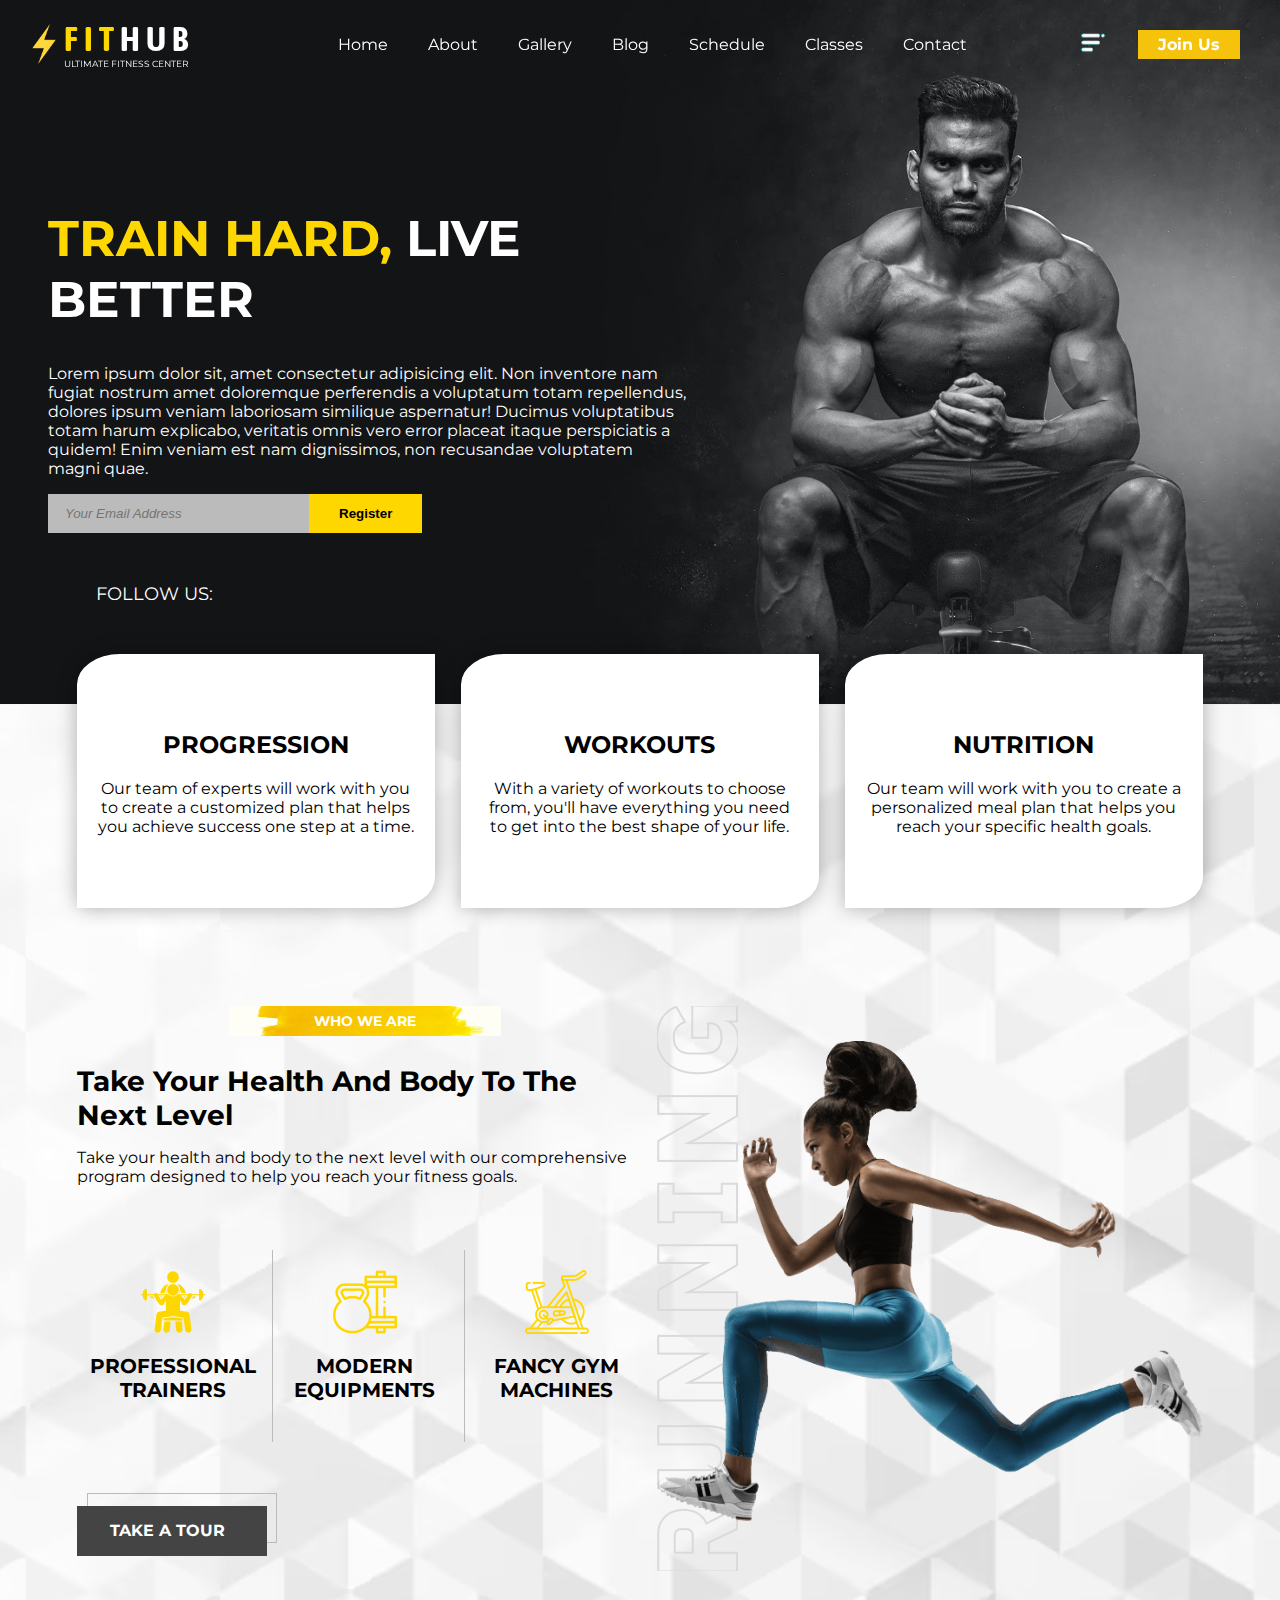
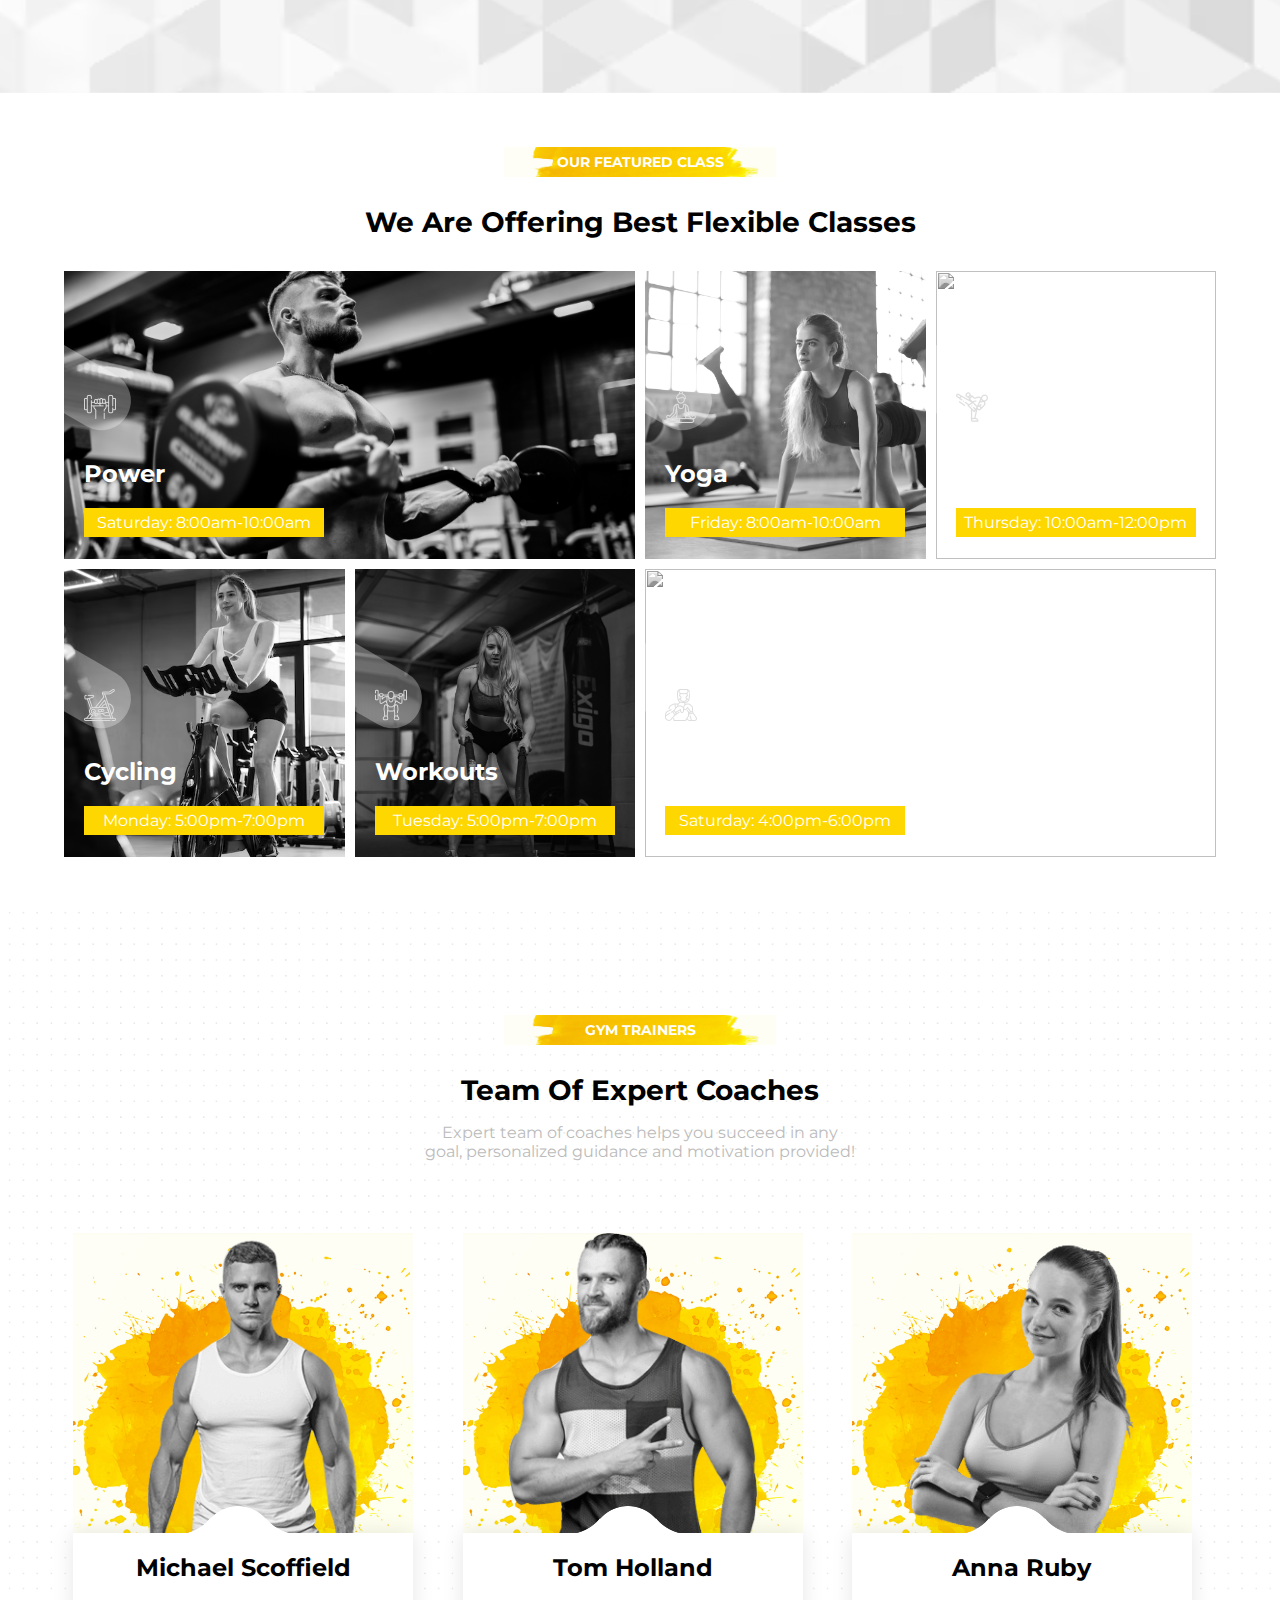
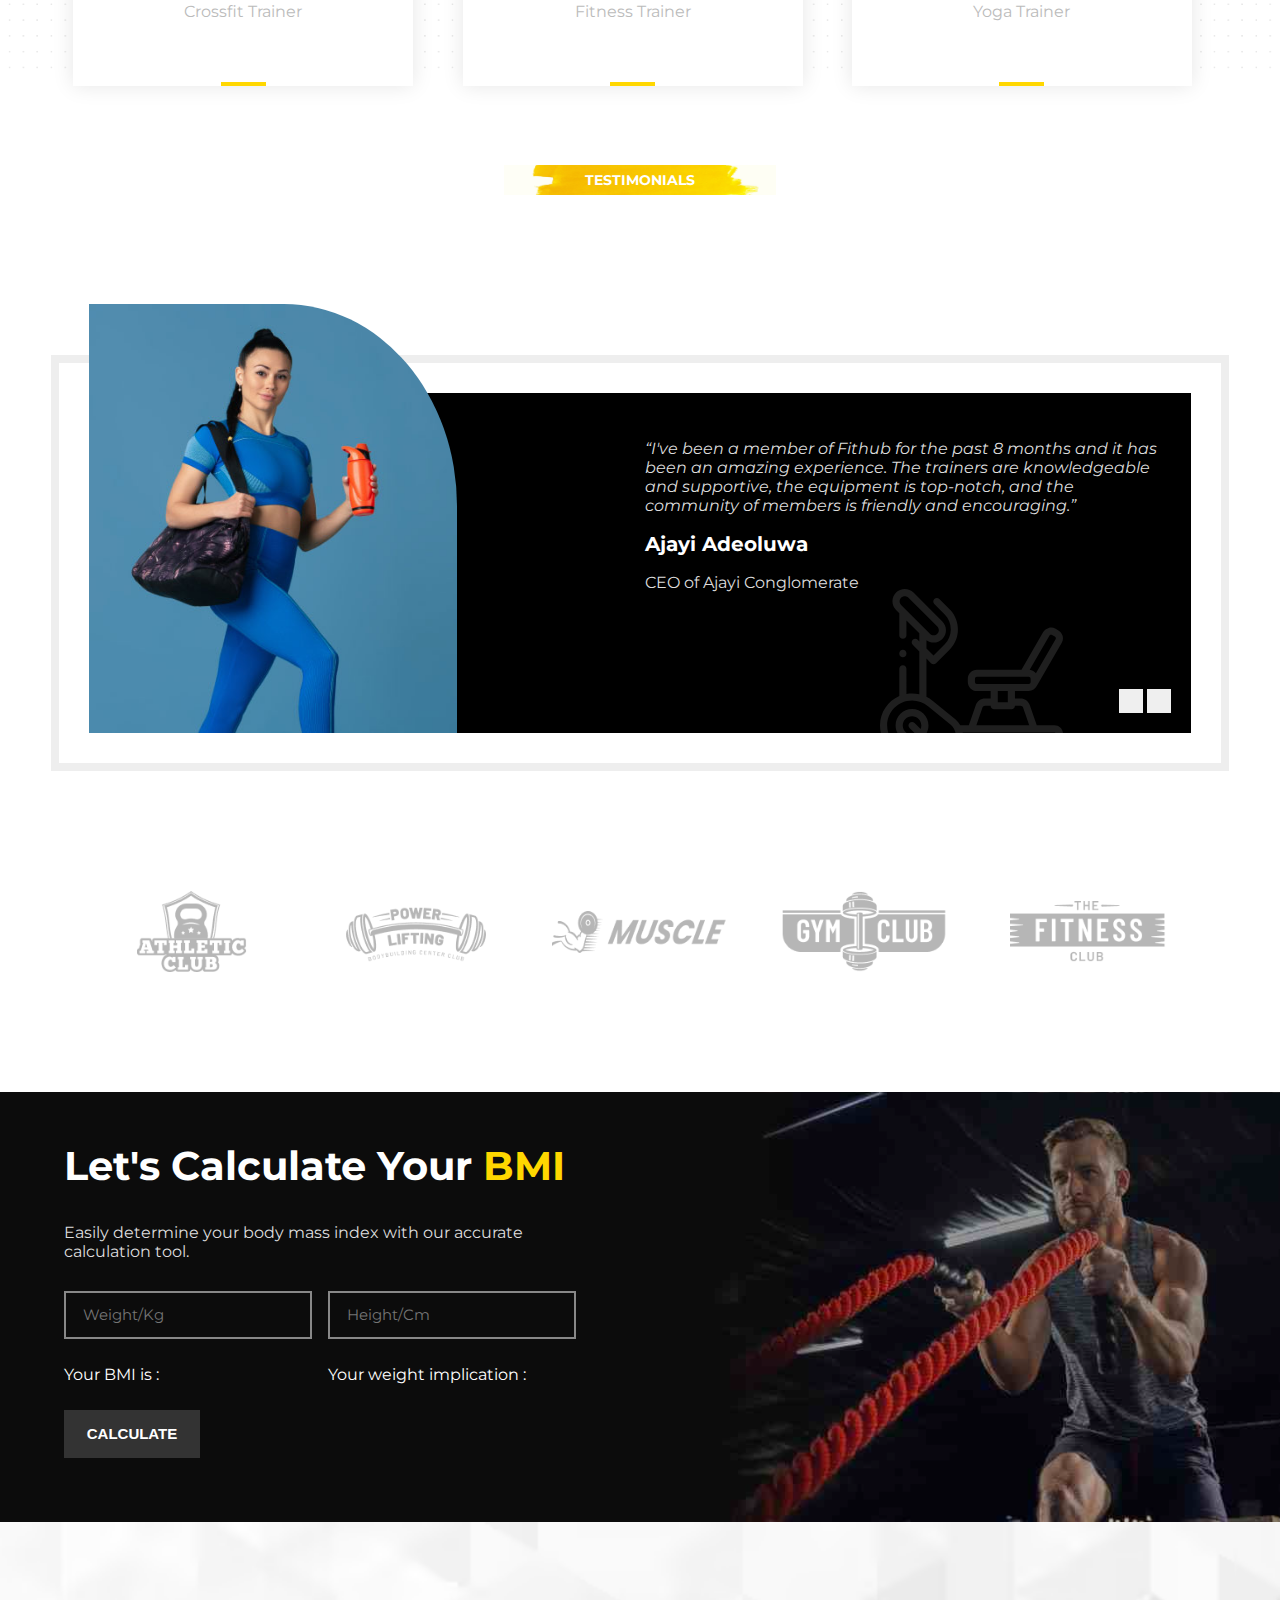
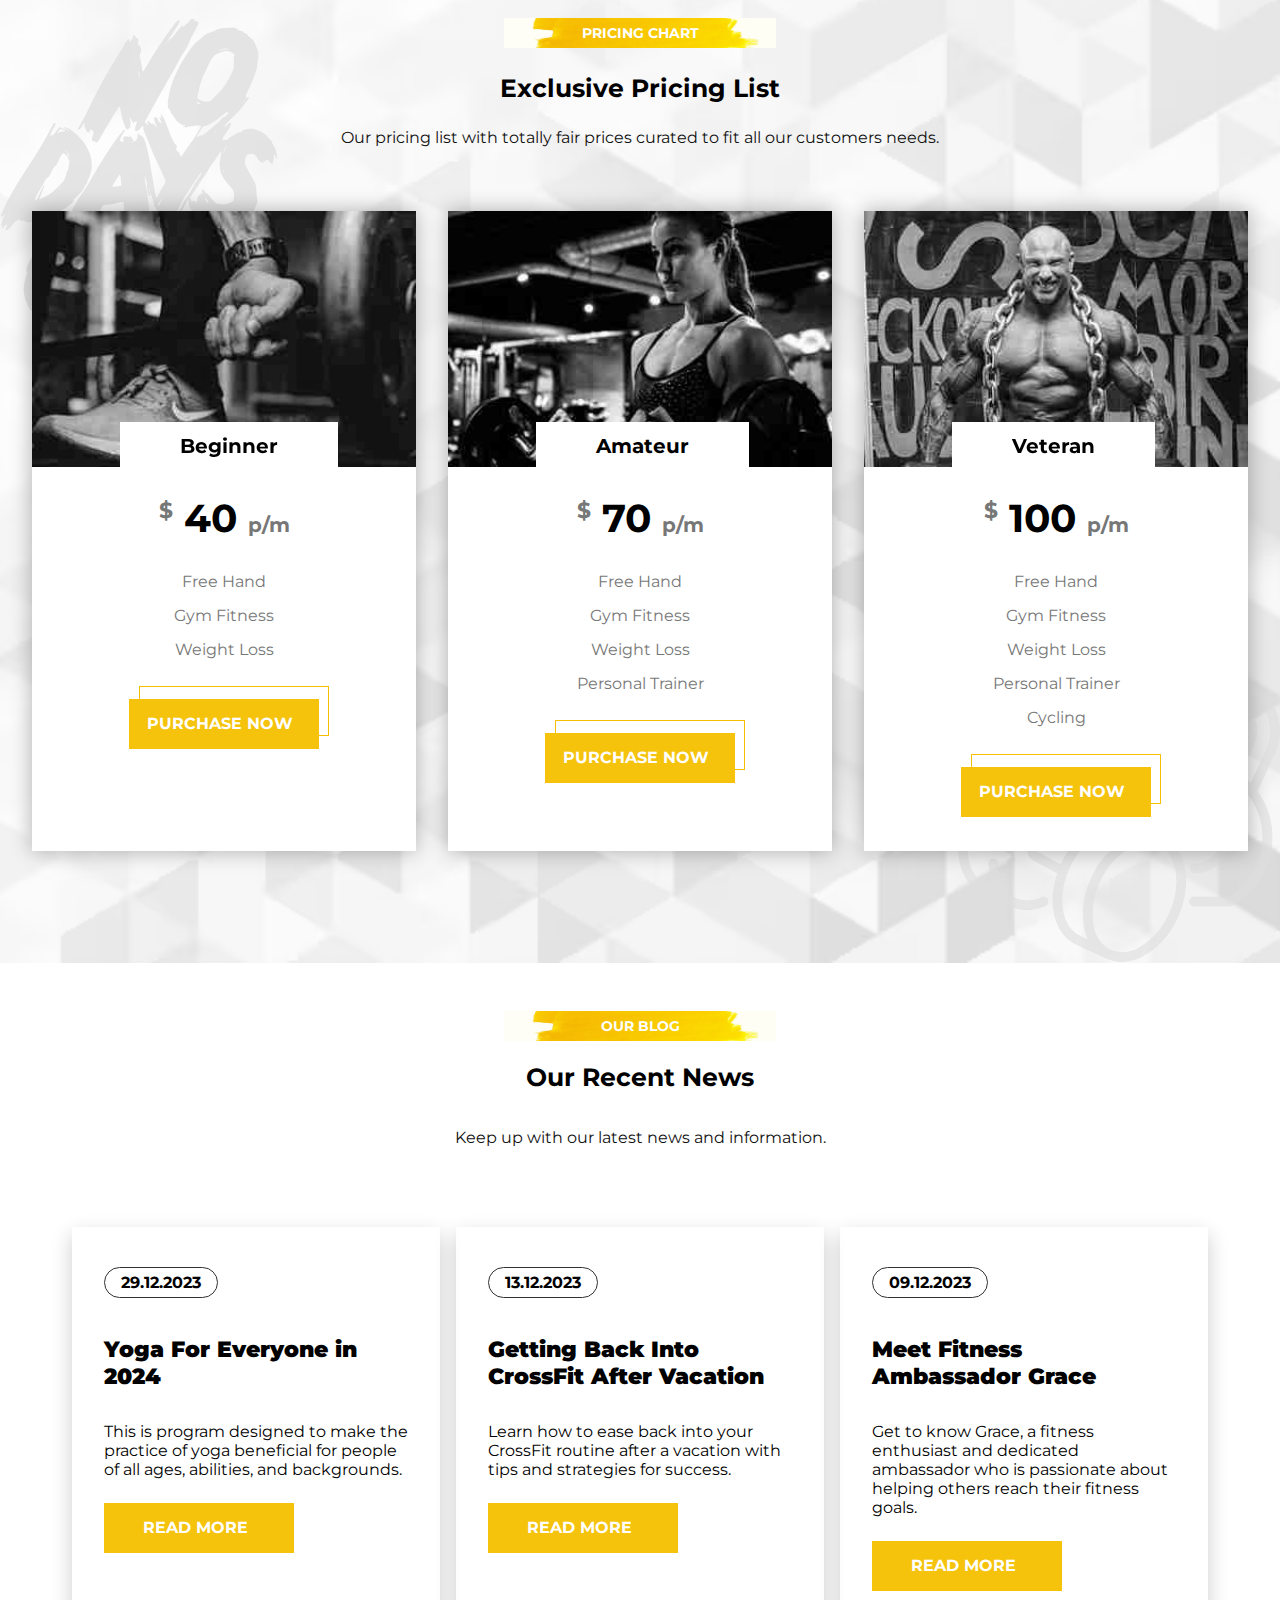
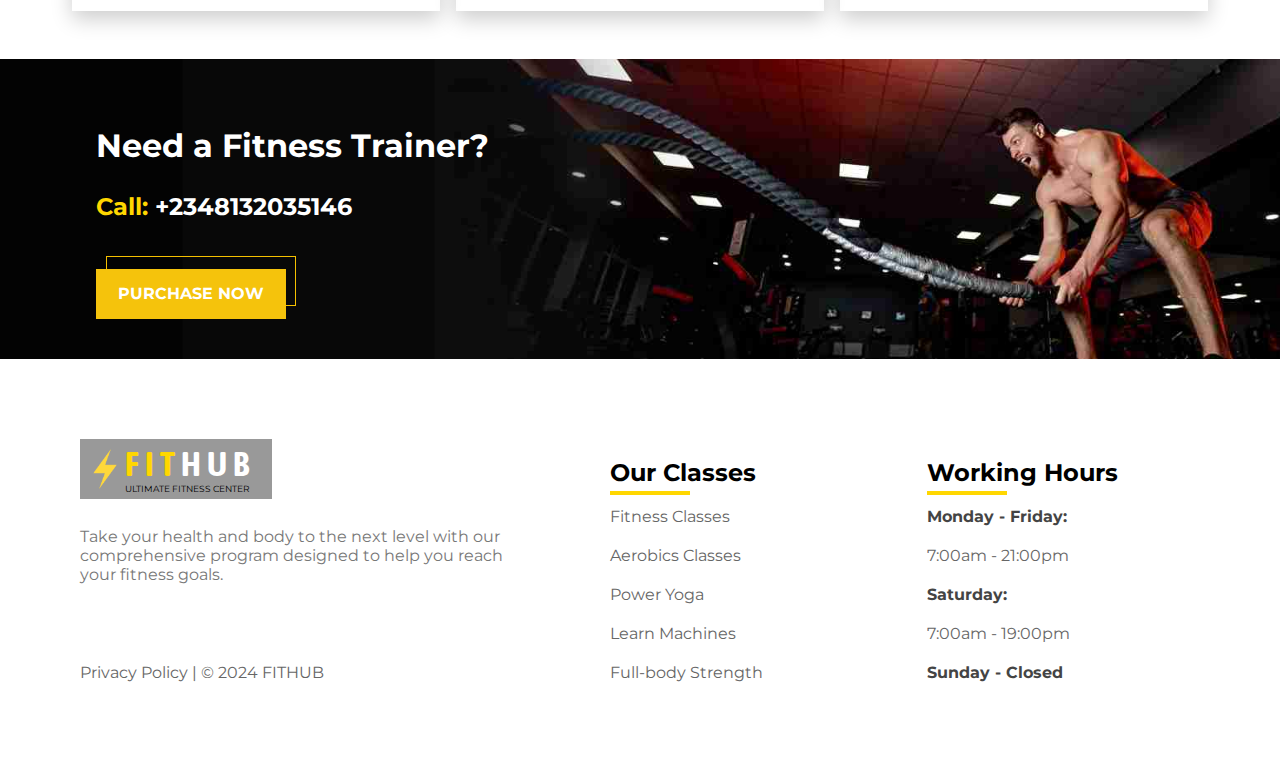
==== index.html @ 325f7605 "Corrected faulty directories" ====
<!DOCTYPE html>
<html lang="en">

<head>
  <meta charset="UTF-8">
  <meta name="viewport" content="width=device-width, initial-scale=1.0">
  <link rel="stylesheet" href="index.css">
  <script src="https://kit.fontawesome.com/2cd6ba30eb.js" crossorigin="anonymous"></script>
  <link rel="preconnect" href="https://fonts.googleapis.com">
  <link rel="preconnect" href="https://fonts.gstatic.com" crossorigin>
  <link href="https://fonts.googleapis.com/css2?family=Asap+Condensed&family=Montserrat&display=swap" rel="stylesheet">
  <title>FITHUB</title>
</head>

<body>
  <header>
    <a class="fithub-logo" href="#">
      <div class="logo-container">
        <img src="./icons/light.png" alt="fithub's logo image" class="logo-icon">
        <div class="logo-text">
          <p class="logo">FIT<span class="white">HUB</span></span></p>
          <p class="logo-sub">ULTIMATE FITNESS CENTER</p>
        </div>
      </div>
    </a>
    <ul>
      <li><a href="index.html">Home</a></li>
      <li><a href="about.html">About</a></li>
      <li><a href="gallery/page-1.html">Gallery</a></li>
      <li><a href="blog.html">Blog</a></li>
      <li><a href="schedule/Monday.html">Schedule</a></li>
      <li><a href="classes.html">Classes</a></li>
      <li><a href="contact.html">Contact</a></li>
    </ul>
    <div class="dropdown-menu" id="dropdownMenu">
      <div class="close-button" onclick="closeMenu()">
        <span class="yellow">&times;</span>
      </div>
      <ul>
        <li><a href="index.html">Home</a></li>
        <li><a href="about.html">About</a></li>
        <li><a href="gallery/page-1.html">Gallery</a></li>
        <li><a href="blog.html">Blog</a></li>
        <li><a href="schedule/Monday.html">Schedule</a></li>
        <li><a href="classes.html">Classes</a></li>
        <li><a href="contact.html">Contact</a></li>
      </ul>
    </div>
    <div class="icons">
      <a class="menu-icon" onclick="toggleMenu()">
        <i class="fa-solid fa-bars"></i>
      </a>
      <a href="signup.html"> <i class="fa-regular fa-user"></i></a>
      <a><img src="./icons/menu.png" alt="a sidebar icon" class="sidebar" onclick="toggleSidebar()"></a>
      <div class="join white">Join Us</div>

    </div>
    <div class="sidebar-menu" id="sidebarMenu">
      <div class="logo-container">
        <img src="./icons/light.png" alt="fithub's logo image" class="logo-icon">
        <div class="logo-text">
          <p class="logo">FIT<span class="white">HUB</span></span></p>
          <p class="logo-sub black">ULTIMATE FITNESS CENTER</p>
        </div>
      </div>
      <div class="close-button" onclick="closeSidebar()">
        <span class="yellow">&times;</span>
      </div>
      <h2>About Us</h2>
      <p class="ash">We are a community-driven gym committed to providing personalized fitness experiences for all
        levels of fitness
        enthusiasts in a welcoming and supportive environment.</p>
      <h2>Gallery</h2>
      <div class="sidebar-gallery">
        <img src="./images/sidebar-1.jpg" alt="an image" class="gallery-img">
        <img src="./images/sidebar-2.jpg" alt="an image" class="gallery-img">
        <img src="./images/sidebar-3.jpg" alt="an image" class="gallery-img">
        <img src="./images/sidebar-4.jpg" alt="an image" class="gallery-img">
        <img src="./images/sidebar-5.jpg" alt="an image" class="gallery-img">
        <img src="./images/sidebar-6.jpg" alt="an image" class="gallery-img">
      </div>
      <h2>Contact Info</h2>
      <span class="yellow"><i class="fa-solid fa-location-dot"></i></span>
      <p class="ash">No 50, Julianah's Court, Off Ede road, Ile-Ife, Osun State.</p>
      <span class="yellow"><i class="fa-solid fa-phone"></i></span>
      <p class="ash">+2348132035146</p>
      <span class="yellow"><i class="fa-solid fa-envelope"></i></span>
      <p class="ash">fithub@gmail.com</p>
      <h2>Follow Us</h2>
      <div class="social-icons" style="color: #FFD700; display: inline-block; cursor: pointer;">
        <i class="fa-brands fa-facebook-f" style="margin-left: 0;"></i>
        <i class="fa-brands fa-instagram"></i>
        <i class="fa-brands fa-twitter"></i>
        <i class="fa-brands fa-youtube"></i>
      </div>
    </div>
  </header>
  <section class="first">
    <div class="text">
      <h1 class="train"><span style="color: #FFD700;">TRAIN HARD,</span> LIVE BETTER</h1>
      <p>Lorem ipsum dolor sit, amet consectetur adipisicing elit. Non inventore nam fugiat nostrum amet doloremque
        perferendis a voluptatum totam repellendus, dolores ipsum veniam laboriosam similique aspernatur! Ducimus
        voluptatibus totam harum explicabo, veritatis omnis vero error placeat itaque perspiciatis a quidem! Enim veniam
        est nam dignissimos, non recusandae voluptatem magni quae.</p>
      <form action="#" method="post" id="myForm">
        <input type="text" id="emailInput" size="30" placeholder="Your Email Address" required">
        <button type="submit">Register</button>
      </form>
    </div>
    <div class="follow-us">
      <p style="display: inline-block; font-size: 18px ;">FOLLOW US:</p>
      <div class="social-icons" style="color: white; font-size: 17px ; display: inline-block; cursor: pointer;">
        <i class="fa-brands fa-facebook-f"></i>
        <i class="fa-brands fa-instagram"></i>
        <i class="fa-brands fa-twitter"></i>
        <i class="fa-brands fa-youtube"></i>
      </div>
    </div>
  </section>
  <section class="second">
    <div class="info-container">
      <div class="info">
        <span style="color: #FFD700; font-size: 60px ;"><i class="fa-regular fa-clock"></i></span>
        <h2>PROGRESSION</h2>
        <p>Our team of experts will work with you to create a customized plan that helps you achieve success one step at
          a time.</p>
      </div>
      <div class="info">
        <span style="color: #FFD700; font-size: 60px ;"><i class="fa-solid fa-dumbbell"></i></span>
        <h2>WORKOUTS</h2>
        <p>With a variety of workouts to choose from, you'll have everything you need to get into the best shape of your
          life.</p>
      </div>
      <div class="info">
        <span style="color: #FFD700; font-size: 60px ;"><i class="fa-regular fa-clipboard"></i></span>
        <h2>NUTRITION</h2>
        <p>Our team will work with you to create a personalized meal plan that helps you reach your specific health
          goals.</p>
      </div>
    </div>
    <div class="wwa">
      <div class="wwa-left">
        <h2 class="head head-bg">WHO WE ARE</h2>
        <h3 class="subhead">Take Your Health And Body To The Next Level</h3>
        <p>Take your health and body to the next level with our comprehensive program designed to help you reach your
          fitness goals.</p>
        <div class="features">
          <div class="feature-container">
            <img src="./icons/two.png" alt="a trainer icon">
            <p>PROFESSIONAL TRAINERS</p>
          </div>
          <div class="feature-container">
            <img src="./icons/kettlebell.png" alt="a kettlebell icon">
            <p>MODERN EQUIPMENTS</p>
          </div>
          <div class="feature-container">
            <img src="./icons/stationary-bike big.png" alt="a stationary bike icon">
            <p>FANCY GYM MACHINES</p>
          </div>
        </div>
        <div class="button-container">
          <a href="classes.html" class="button">TAKE A TOUR <i class="fa-solid fa-arrow-right"
              style="font-size: 16px;"></i></a>
          <div class="offset"></div>
        </div>
      </div>
      <div class="wwa-right">
        <img src="./icons/running.png" alt="a running word background" class="run-bg">
        <img src="./images/girl-run.png" alt="a girl running" class="girl-run">
      </div>
  </section>
  <section class="third">
    <div class="third-contents">
      <div class="texts-container">
        <h2 class="head head-bg">OUR FEATURED CLASS</h2>
        <h3 class="subhead middle">We Are Offering Best Flexible Classes</h3>
      </div>
      <div class="images-container">
        <div class="begin">
          <img src="./images/power.jpg" alt="" class="classes">
          <div class="before"></div>
          <img src="./icons/dumbbell.png" alt="" class="img-icon">
          <div class="sub-text">
            <h2>Power</h2>
            <p>Saturday: 8:00am-10:00am</p>
          </div>
        </div>
        <div class="class-container">
          <img src="./images/yoga.jpg" alt="" class="classes">
          <div class="before"></div>
          <img src="./icons/yoga.png" alt="" class="img-icon">
          <div class="sub-text">
            <h2>Yoga</h2>
            <p>Friday: 8:00am-10:00am</p>
          </div>
        </div>
        <div class="class-container">
          <img src="./images/karate.jpg" alt="" class="classes">
          <div class="before"></div>
          <img src="./icons/karate.png" alt="" class="img-icon">
          <div class="sub-text">
            <h2>Karate</h2>
            <p>Thursday: 10:00am-12:00pm</p>
          </div>
        </div>
        <div class="class-container">
          <img src="./images/stationary.avif" alt="" class="classes">
          <div class="before"></div>
          <img src="./icons/stationary-bike.png" alt="" class="img-icon">
          <div class="sub-text">
            <h2>Cycling</h2>
            <p>Monday: 5:00pm-7:00pm</p>
          </div>
        </div>
        <div class="class-container">
          <img src="./images/workouts.jpg" alt="" class="classes">
          <div class="before"></div>
          <img src="./icons/weightlifting.png" alt="" class="img-icon">
          <div class="sub-text">
            <h2>Workouts</h2>
            <p>Tuesday: 5:00pm-7:00pm</p>
          </div>
        </div>
        <div class="end">
          <img src="./images/martial arts.jpg" alt="" class="classes">
          <div class="before"></div>
          <img src="./icons/boxer.png" alt="" class="img-icon">
          <div class="sub-text">
            <h2>Martial Arts</h2>
            <p>Saturday: 4:00pm-6:00pm</p>
          </div>
        </div>
      </div>
    </div>
  </section>
  <section class="fourth">
    <div class="trainers">
      <div class="heading">
        <h2 class="head head-bg">GYM TRAINERS</h2>
        <h3 class="subhead middle">Team Of Expert Coaches</h3>
        <p style=" color:#bbb;">Expert team of coaches helps you succeed in any goal,
          personalized guidance and motivation provided!
        </p>
      </div>
      <div class="trainers-container">
        <div class="trainer">
          <img src="./images/trainer-1.png" alt="a trainer" class="trainer-img">
          <div class="trainer-info">
            <img src="./icons/box-top.png" alt="a box top" class="top">
            <i class="fa-solid fa-angle-up"></i>
            <h2>Michael Scoffield</h2>
            <p style="color:#bbb">Crossfit Trainer</p>
            <div class="trainer-socials" style="color: #555;">
              <i class="fa-brands fa-facebook-f"></i>
              <i class="fa-brands fa-twitter"></i>
              <i class="fa-brands fa-instagram"></i>
              <i class="fa-regular fa-envelope"></i>
            </div>
          </div>
        </div>
        <div class="trainer">
          <img src="./images/trainer-2.png" alt="a trainer" class="trainer-img">
          <div class="trainer-info">
            <img src="./icons/box-top.png" alt="a box top" class="top">
            <i class="fa-solid fa-angle-up"></i>
            <h2>Tom Holland</h2>
            <p style=" color:#bbb;">Fitness Trainer</p>
            <div class="trainer-socials" style="color: #555;">
              <i class="fa-brands fa-facebook-f"></i>
              <i class="fa-brands fa-twitter"></i>
              <i class="fa-brands fa-instagram"></i>
              <i class="fa-regular fa-envelope"></i>
            </div>
          </div>
        </div>
        <div class="trainer trainer-no3">
          <img src="./images/trainer-3.png" alt="a trainer" class="trainer-img">
          <div class="trainer-info">
            <img src="./icons/box-top.png" alt="a box top" class="top">
            <i class="fa-solid fa-angle-up"></i>
            <h2>Anna Ruby</h2>
            <p style=" color:#bbb;">Yoga Trainer</p>
            <div class="trainer-socials" style="color: #555;">
              <i class="fa-brands fa-facebook-f"></i>
              <i class="fa-brands fa-twitter"></i>
              <i class="fa-brands fa-instagram"></i>
              <i class="fa-regular fa-envelope"></i>
            </div>
          </div>
        </div>
      </div>
    </div>
  </section>
  <section class="fifth">
    <div class="fifth-container">
      <h2 class="head head-bg">TESTIMONIALS</h2>
      <div class="first-box">
        <div class="main-box">
          <img src="./images/blue-woman.jpg" alt="a fithub lady" class="blue-woman">
          <div class="quote-container">
            <i class="fa-solid fa-quote-left" style="font-size: 47px; color: #ddd;"></i>
            <p style="font-style: italic;">“I've been a member of Fithub for the past 8 months and it has been an
              amazing experience. The trainers are knowledgeable and supportive, the equipment is top-notch, and the
              community of members is friendly and encouraging.”</p>
            <h2 style="font-size: 20px;">Ajayi Adeoluwa</h2>
            <p>CEO of Ajayi Conglomerate</p>
            <div class="arrow-button">
              <button><i class="fa-solid fa-arrow-left" style="font-size: 16px;"></i></button>
              <button><i class="fa-solid fa-arrow-right" style="font-size: 16px;"></i></button>
            </div>
          </div>
          <img src="./icons/cycle-bg.svg" alt="" class="cycle-bg">
        </div>
      </div>
      <div class="gym-icons">
        <img src="./icons/gym-1.png" alt="" class="gym-icon">
        <img src="./icons/gym-2.png" alt="" class="gym-icon">
        <img src="./icons/gym-3.png" alt="" class="gym-icon">
        <img src="./icons/gym-4.png" alt="" class="gym-icon">
        <img src="./icons/gym-5.png" alt="" class="gym-icon">
      </div>
    </div>
  </section>
  <section class="sixth">
    <div class="sixth-container">
      <h2>Let's Calculate Your <span style="color: #FFD700;">BMI</span></h2>
      <p>Easily determine your body mass index with our accurate calculation tool.</p>
      <form class="BMI" id="bmiForm">
        <input class="weight" placeholder="Weight/Kg" id="weightInput"></input>
        <input class="height ml" placeholder="Height/Cm" id="heightInput"></input>
      </form>
      <div class="result" id="resultContainer">
        <p>Your BMI is : <span id="bmiValue" style="color: #FFD700; font-weight:bold;"></span></p>
        <p class="ml">Your weight implication : <span id="weightImplication"
            style="color: #FFD700; font-weight:bold;"></span></p>
      </div>
      <button type="button" onclick="calculateBMI()">CALCULATE</button>
    </div>
  </section>
  <section class="seventh">
    <img src="./images/seventh-bg-1.png" alt="" class="seventh-bg-1">
    <div class="seventh-container">
      <h2 class="head head-bg">PRICING CHART</h2>
      <h3 class="black" style="font-size: 25px; font-weight: bold;">Exclusive Pricing List</h3>
      <p style=" color:#111;">Our pricing list with totally fair prices curated to fit all our customers needs.</p>
      <div class="pricing-container">
        <div class="pricing">
          <img src="./images/pricing-1.jpg" alt="" class="pricing-img">

          <div class="price-content ash">
            <h3 class="price black">
              <span class="superscript ash">$</span> 40 <span class="subscript ash">p/m</span>
            </h3>
            <p>Free Hand</p>
            <p>Gym Fitness</p>
            <p>Weight Loss</p>
            <div class="button-container new">
              <a href="contact.html" class="button">PURCHASE NOW <i class="fa-solid fa-arrow-right"
                  style="font-size: 16px;"></i></a>
              <div class="offset"></div>
            </div>
          </div>
          <div class="level yellow-text">
            Beginner
          </div>
        </div>
        <div class="pricing">
          <img src="./images/pricing-2.jpg" alt="" class="pricing-img">
          <div class="price-content ash">
            <h3 class="price black">
              <span class="superscript ash">$</span> 70 <span class="subscript ash">p/m</span>
            </h3>
            <p>Free Hand</p>
            <p>Gym Fitness</p>
            <p>Weight Loss</p>
            <p>Personal Trainer</p>
            <div class="button-container new">
              <a href="contact.html" class="button">PURCHASE NOW <i class="fa-solid fa-arrow-right"
                  style="font-size: 16px;"></i></a>
              <div class="offset"></div>
            </div>
          </div>
          <div class="level">
            Amateur
          </div>
        </div>
        <div class="pricing">
          <img src="./images/pricing-3.jpg" alt="" class="pricing-img">
          <div class="price-content ash">
            <h3 class="price black">
              <span class="superscript ash">$</span> 100 <span class="subscript ash">p/m</span>
            </h3>
            <p>Free Hand</p>
            <p>Gym Fitness</p>
            <p>Weight Loss</p>
            <p>Personal Trainer</p>
            <p>Cycling</p>
            <div class="button-container new">
              <a href="contact.html" class="button">PURCHASE NOW <i class="fa-solid fa-arrow-right"
                  style="font-size: 16px;"></i></a>
              <div class="offset"></div>
            </div>
          </div>
          <div class="level yellow-text">
            Veteran
          </div>
        </div>
      </div>
    </div>
    <img src="./images/seventh-bg-2.png" alt="" class="seventh-bg-2">
  </section>
  <section class="eighth">
    <div class="eighth-container">
      <h2 class="head middle head-bg">OUR BLOG</h2>
      <h2 class="black middle" style="font-size: 25px; font-weight: bold;">Our Recent News</h2>
      <p class="middle" style=" color:#111;">Keep up with our latest news and information.</p>
      <div class="news-container">
        <div class="news">
          <div class="date">29.12.2023</div>
          <h3>Yoga For Everyone in 2024</h3>
          <p style="margin-bottom: 1.5rem;">This is program designed to make the practice of yoga beneficial for people
            of all ages, abilities, and backgrounds.</p>
          <a href="blog.html" class="button" style="background-color: #f5c30c;">READ MORE <i
              class="fa-solid fa-arrow-right" style="font-size: 16px;"></i></a>
        </div>
        <div class="news">
          <div class="date">13.12.2023</div>
          <h3>Getting Back Into CrossFit After Vacation</h3>
          <p style="margin-bottom: 1.5rem;">Learn how to ease back into your CrossFit routine after a vacation with tips
            and strategies for success.</p>
          <a href="blog.html" class="button" style="background-color: #f5c30c;">READ MORE <i
              class="fa-solid fa-arrow-right" style="font-size: 16px;"></i></a>
        </div>
        <div class="news">
          <div class="date">09.12.2023</div>
          <h3>Meet Fitness Ambassador Grace</h3>
          <p style="margin-bottom: 1.5rem;">Get to know Grace, a fitness enthusiast and dedicated ambassador who is
            passionate about helping others reach their fitness goals.</p>
          <a href="blog.html" class="button" style="background-color: #f5c30c;">READ MORE <i
              class="fa-solid fa-arrow-right" style="font-size: 16px;"></i></a>
        </div>
      </div>
    </div>
  </section>
  <section class="ninth">
    <div class="ninth-container">
      <h2>Need a Fitness Trainer?</h2>
      <h3><span style="color: #FFD700;">Call:</span> +2348132035146</h3>
      <div class="button-container">
        <a href="contact.html" class="button" style="background-color: #f5c30c;">PURCHASE NOW</a>
        <div class="offset" style="border-color: #F5C000;"></div>
      </div>
    </div>
  </section>
  <footer>
    <div class="footer-container">
      <div class="fithub">
        <div class="logo-container">
          <img src="./icons/light.png" alt="fithub's logo image" class="logo-icon">
          <div class="logo-text">
            <p class="logo">FIT<span class="white">HUB</span></span></p>
            <p class="logo-sub black">ULTIMATE FITNESS CENTER</p>
          </div>
        </div>
        <p class="ash">Take your health and body to the next level with our comprehensive program designed to help you
          reach your
          fitness goals.</p>
        <div class="social-icons" style="color: #777; font-size: 18px ; display: inline-block;">
          <i class="fa-brands fa-facebook-f"></i>
          <i class="fa-brands fa-instagram"></i>
          <i class="fa-brands fa-twitter"></i>
          <i class="fa-brands fa-youtube"></i>
        </div>
        <p>Privacy Policy | © 2024 FITHUB</p>
      </div>
      <div class="OC">
        <h2 class="black">Our Classes</h2>
        <p>Fitness Classes</p>
        <p>Aerobics Classes</p>
        <p>Power Yoga</p>
        <p>Learn Machines</p>
        <p>Full-body Strength</p>
      </div>
      <div class="WH">
        <h2 class="black">Working Hours</h2>
        <p class="asher bold">Monday - Friday:</p>
        <p>7:00am - 21:00pm</p>
        <p class="asher bold">Saturday:</p>
        <p>7:00am - 19:00pm</p>
        <p class="asher bold">Sunday - Closed</p>
      </div>
    </div>
  </footer>
  <script src="index.js"></script>
</body>

</html>
---- index.css ----
* {
  box-sizing: border-box;
  scroll-behavior: smooth;
}

::-webkit-scrollbar {
  width: 10px;
}

::-webkit-scrollbar-thumb {
  background-color: #FFD700;
  border-radius: 6px;
}

::-webkit-scrollbar-track {
  background-color: #fff;

}

::-webkit-scrollbar-thumb:active {
  background-color: #bbb;
}

section {
  width: 100vw;
}

body {
  font-family: 'Montserrat', sans-serif;
  color: white;
  overflow-x: hidden;
  margin: 0;
}

.yellow {
  color: #FFD700;
}

.black {
  color: black;
}

.ash {
  color: #777;
}

.asher {
  color: #444;
}

.white {
  color: #FFFFFF;
}

.bold {
  font-weight: bold;
}

.middle {
  text-align: center;
}

header {
  display: flex;
  justify-content: space-between;
  align-items: center;
  position: fixed;
  padding: 0 1.5rem;
  height: 5.5rem;
  top: 0;
  width: 100vw;
  z-index: 3;
  transition: background-color 0.3s ease;
}

header.scrolled {
  background-color: rgba(15, 15, 15);
}

.fithub-logo {
  text-decoration: none;
  color: white;
}

.logo-container {
  display: flex;
  align-items: center;
  width: 12rem;
  cursor: pointer;
}

.logo-icon {
  width: auto;
  height: 40px;
}

.logo {
  font-family: 'Asap Condensed', sans-serif;
  font-size: 34px;
  color: #FFD700;
  letter-spacing: 6px;
  font-weight: bold;
  margin: 0;
}

.logo-sub {
  font-size: 9px;
  margin: 0;
}

header>ul {
  display: none;
}

header>ul>li {
  margin-right: 0rem;
}

header>ul>li>a {
  color: #FFFFFF;
  text-decoration: none;
  padding: 10px 20px;
  transition: color 0.3s ease;
}

header>ul>li>a:hover,
header>ul>li>a:focus {
  color: #FFD700;
}

.menu-icon {
  cursor: pointer;
  color: white;
}

.dropdown-menu {
  position: fixed;
  top: 0;
  right: -25rem;
  height: 100vh;
  width: 25rem;
  background-color: white;
  color: black;
  transition: right 0.3s ease;
  z-index: 5;
  padding: 1rem 0 3rem 0;
}

.dropdown-menu>.close-button {
  cursor: pointer;
  font-size: 4rem;
  text-align: center;
  margin-bottom: 1rem;
}

.dropdown-menu ul {
  font-size: 20px;
  list-style: none;
  padding: 0;
  margin: 0;
  height: 100%;
  text-align: center;
}

.dropdown-menu li {
  margin-bottom: 1.8rem;
}

.dropdown-menu a {
  text-decoration: none;
  color: black;
}

.dropdown-menu a:hover {
  color: #FFD700;
}

.menu-icon,
.icons>fa-regular {
  font-size: 24px;
  color: white;
}

.icons {
  display: flex;
  justify-content: space-between;
  width: 25vw;
  margin-right: 1rem;
  align-items: center;
}

.join {
  display: none;
}

@media (min-width: 576px) {
  .icons {
    width: 40vw;
  }

  .join {
    display: block;
    background-color: #f5c30c;
    font-weight: bold;
    padding: 5px 20px;
  }
}

@media (min-width: 768px) {
  .icons {
    width: 30vw;
  }
}

@media (min-width: 992px) {
  .icons {
    width: 27vw;
  }
}

@media (min-width: 1200px) {
  header>ul {
    display: flex;
    list-style: none;
  }

  .menu-icon {
    display: none;
  }

  .icons {
    width: 15vw;
  }
}

.fa-user {
  color: white;
  font-size: 20px;
}

.fa-user:hover,
.fa-bars:hover {
  color: #FFD700;
}

.sidebar {
  width: 28px;
  height: auto;
  cursor: pointer;
}

.sidebar-menu {
  position: fixed;
  top: 0;
  left: -25rem;
  height: 100vh;
  width: 25rem;
  background-color: white;
  color: black;
  padding: 3rem;
  transition: left 0.3s ease;
  z-index: 5;
  overflow-y: auto;
}

.sidebar-menu .logo-container {
  background-color: #999;
  transform: scale(0.8);
  position: absolute;
  left: 2rem;
  top: 2rem;
}

.sidebar-menu>.close-button .yellow {
  position: absolute;
  top: 1rem;
  right: 3rem;
  cursor: pointer;
  font-size: 4rem;
}

.sidebar-gallery {
  display: grid;
  grid-template-columns: 1fr 1fr 1fr;
  grid-gap: 10px;
  margin-top: 2rem;
}

.gallery-img {
  width: 100%;
  height: 100%;
  object-fit: cover;
  border-radius: 8px;
}

.sidebar-menu>h2 {
  margin-top: 5rem;
}

.sidebar-menu i {
  font-size: 25px;
}

.first {
  height: 44rem;
  background-image: url('./images/bg.jpg');
  background-position: right;
  background-size: cover;
  overflow: hidden;
  width: 100vw;
  padding: 1rem;
}

.text {
  color: white;
  width: 100%;
  margin: 12rem 2rem 0 0rem;
}

.text>h1 {
  font-size: 50px;
}

.text input {
  height: 39px;
  background-color: #bbb;
  border: none;
  float: left;
  text-indent: 15px;
  color: #111;
}

.text input::placeholder {
  font-style: italic;
}

.text>form>button {
  background-color: #FFD700;
  padding: 0 30px;
  height: 39px;
  color: black;
  border: none;
  cursor: pointer;
  font-weight: bold;
  transition: background-color 0.3s ease;
}

.text>form>button:hover {
  background-color: #F5C000;/
}

.follow-us {
  margin: 2rem 0 0 5rem;
}

.social-icons i {
  margin: 0 10px;
}

.social-icons i:hover,
.social-icons i:focus {
  color: #FFD700;/
}

@media (min-width: 768px) {
  .first {
    height: 44rem;
    background-image: url('./images/bg.jpg');
    background-position: right;
    background-size: cover;
    overflow: hidden;
    width: 100vw;
  }

  .text {
    color: white;
    width: 60vw;
    margin: 12rem 0 0 1rem;
  }

}

@media (min-width: 992px) {
  .first {
    height: 44rem;
    background-image: url('./images/bg.jpg');
    background-position: center;
    background-size: cover;
    overflow: hidden;
    width: 100vw;
  }

  .text {
    color: white;
    width: 50vw;
    margin: 12rem 0 0 2rem;
  }
}

.second {
  background-image: url('./images/white-bg.avif');
  background-position: center;
  background-size: cover;
  color: black;
  z-index: 0;
  padding-bottom: 3rem;
}

.info-container {
  position: relative;
  top: -40px;
  z-index: 1;
  margin: 0vw 6vw;
}

.info {
  border: 0 solid white;
  width: 100%;
  padding: 36px 20px;
  margin-bottom: 3rem;
  text-align: center;
  border-top-left-radius: 12%;
  border-bottom-right-radius: 12%;
  background-color: white;
  box-shadow: 0 0 20px rgba(0, 0, 0, 0.2);
}

.info:hover {
  background-image: url('./images/home.jpg');
  background-position: center;
  background-size: cover;
  filter: grayscale(10%);
  color: white;
}

.wwa {
  margin: 0vw 6vw;
  padding-bottom: 7vw;

}

.wwa-left {
  width: 100%;
  position: relative;
  text-align: center;
  display: flex;
  flex-direction: column;
  align-items: center;
}

.head-bg {
  margin: auto;
  text-align: center;
  padding: 6px;
  background-image: url('./images/text-bg.jpg');
  background-position: center;
  background-size: cover;
  font-size: .9em;
  color: #fff;
  position: relative;
  z-index: 1;
  width: 17rem;
  height: 30px;
}

.subhead {
  font-size: 28px;
  margin-bottom: 10px;
}


.features {
  margin: 3rem 0rem;
  display: flex;
  flex-direction: column;
  align-items: center;
}

.feature-container {
  width: 10rem;
  margin: 1rem;
}

.feature-container>p {
  font-size: 20px;
  font-weight: bold;
}

.button-container {
  position: relative;
}

.button {
  display: block;
  width: 190px;
  height: 50px;
  background-color: #444;
  color: #ffffff;
  font-weight: bold;
  text-decoration: none;
  text-align: center;
  position: relative;
  margin-left: 0;
  line-height: 50px;
  cursor: pointer;
  z-index: 2;
}

.offset {
  position: absolute;
  bottom: 25%;
  left: 10px;
  border: 1px solid #bbb;
  width: 190px;
  height: 50px;
  z-index: 0;
  transition: left 0.3s ease, bottom 0.3s ease;
}

.button-container:hover .button {
  background-color: #f5c30c;
}

.button-container:hover .offset {
  left: 0;
  bottom: 0;
  border-color: #F5C000
}

.button>.fa-arrow-right {
  margin-left: 8px;
}

.wwa-right {
  display: none;
}

@media (min-width: 576px) {

  .features {
    display: flex;
    flex-direction: row;
  }

  .feature-container {
    position: relative;
    display: flex;
    flex-direction: column;
    align-items: center;
    justify-content: center;
    text-align: center;
    padding: 20px 0px;
  }

  .feature-container:not(:last-child)::after {
    content: '';
    position: absolute;
    top: 0;
    right: -20px;
    height: 100%;
    width: 1px;
    background-color: #bbb;
  }

  .feature-container>p {
    font-size: 20px;
    font-weight: bold;
  }

  .button-container {
    position: relative;
    margin-top: 3rem;
  }
}

@media (min-width: 992px) {
  .info-container {
    position: relative;
    top: -50px;
    display: flex;
    justify-content: space-between;
    z-index: 1;
    margin: 0vw 6vw;
  }

  .info {
    border: 0 solid white;
    width: 28vw;
    padding: 56px 20px;
    text-align: center;
    border-top-left-radius: 12%;
    border-bottom-right-radius: 12%;
    background-color: white;
    box-shadow: 0 0 20px rgba(0, 0, 0, 0.3);
  }

  .wwa {
    margin: 0vw 3vw;
    padding-bottom: 7vw;
    display: flex;
    justify-content: space-between;
    align-items: center;
    position: relative;
  }

  .wwa-left {
    display: block;
    width: 45vw;
    position: relative;
    text-align: left;
  }

  .features {
    display: flex;
  }

  .feature-container {
    position: relative;
    display: flex;
    flex-direction: column;
    align-items: center;
    justify-content: center;
    text-align: center;
    padding: 20px 0px;
  }

  .feature-container:not(:last-child)::after {
    content: '';
    position: absolute;
    top: 0;
    right: -20px;
    height: 100%;
    width: 1px;
    background-color: #bbb;
  }

  .feature-container>p {
    font-size: 20px;
    font-weight: bold;
  }

  .wwa-right {
    display: flex;
  }

  .run-bg {
    position: absolute;
    z-index: 1;
    top: 0;
  }

  .girl-run {
    width: auto;
    height: 23rem;
    z-index: 2;
  }

  .button-container {
    position: relative;
    margin-top: 3rem;
  }
}

@media (min-width:1200px) {
  .wwa {
    margin: 0vw 6vw;
    padding-bottom: 7vw;
    display: flex;
    justify-content: space-between;
    align-items: center;
    position: relative;
  }

  .girl-run {
    width: auto;
    height: 30rem;
    z-index: 2;
  }
}

.third {
  color: black;
}

.third-contents {
  margin: 6vh 5vw;
}

.images-container {
  margin-top: 4rem;
}

.class-container,
.begin,
.end {
  width: 100%;
  height: 22rem;
  margin-bottom: 1rem;
  position: relative;
  overflow: hidden;
}

.classes {
  width: 100%;
  height: 100%;
  object-fit: cover;
  transition: transform 0.4s cubic-bezier(.4, 0, 1, 1);
  filter: grayscale(100%);
}

.img-icon {
  position: relative;
  bottom: 60%;
  left: 20px;
  filter: grayscale(100%);
}


.begin:hover .img-icon,
.end:hover .img-icon,
.class-container:hover .img-icon {
  filter: grayscale(0%);
}

.begin:hover .classes,
.end:hover .classes,
.class-container:hover .classes {
  transform: scale(1.2);
  filter: grayscale(0%);
}

.before {
  background-color: hsla(0, 0%, 100%, .3);
  border-radius: 0 50px 50px 0;
  bottom: 50%;
  content: "";
  height: 59px;
  left: -49px;
  position: absolute;
  transform: rotate(30deg);
  transition: all .4s;
  width: 120px;
  z-index: 1;
}

.sub-text {
  position: relative;
  bottom: 160px;
  left: 20px;
  color: white;
}

.sub-text p {
  background-color: #FFD700;
  width: 15rem;
  text-align: center;
  padding: 5px 0;
}

@media (min-width:992px) {
  .images-container {
    display: grid;
    grid-template-columns: 1fr 1fr 1fr 1fr;
    grid-template-rows: 18rem 18em;
    grid-gap: 10px;
    margin-top: 2rem;
  }

  .begin {
    grid-column: 1 / 3;
    position: relative;
    overflow: hidden;
    height: 18rem;
  }

  .end {
    grid-column: 3 / 5;
    position: relative;
    overflow: hidden;
    height: 18rem;
  }

  .class-container {
    position: relative;
    overflow: hidden;
    height: 18rem;
  }


  .img-icon {
    position: relative;
    bottom: 60%;
    left: 20px;
    filter: grayscale(100%);
  }
}

.fourth {
  background-image: url('./icons/trainer-bg.png');
  background-position: center;
  background-size: cover;
  padding: 2rem 0;
}

.trainers {
  color: black;
  margin: 8vh 8vw 18vh 8vw;
  text-align: center;
}

.heading {
  margin: 8vh auto;
  width: 80vw;
}

.trainers-container {
  display: flex;
  flex-direction: column;
  align-items: center;
  justify-content: space-between;
  text-align: center;
}


.trainer {
  background: url('./images/img-bg.jpg') center center/cover no-repeat;
  width: 340px;
  position: relative;
  margin-bottom: 5rem;
}

.trainer-info::after {
  background-color: #FFD700;
  bottom: 0;
  content: "";
  height: 4px;
  left: 0;
  margin: 0 auto;
  position: absolute;
  right: 0;
  transition: all .4s ease-in-out;
  width: 45px;
}

.trainer-info:hover::after {
  width: 100%;
}

.trainer-img:hover {
  filter: grayscale(0%);
}

.trainer-img {
  width: auto;
  height: 400px;
  filter: grayscale(100%);
  transition: filter 0.3s ease;
}

.top {
  position: absolute;
  top: -27px;
  right: 35%;
}

.fa-angle-up {
  font-size: 20px;
  position: absolute;
  top: -15px;
  left: 46%;
}

.trainer-info {
  width: 100%;
  background-color: white;
  position: absolute;
  top: 300px;
  box-shadow: 0 0 20px rgba(0, 0, 0, 0.1);
}

.trainer-socials {
  margin-bottom: 30px;
}

.trainer-socials>.fa-brands {
  margin-right: 10px;
}

@media (min-width:992px) {
  .heading {
    margin: 8vh auto;
    width: 34vw;
  }

  .trainers-container {
    display: grid;
    grid-template-columns: 1fr 1fr;
    grid-row-gap: 6rem;
    text-align: center;
  }

  .trainer-no3 {
    grid-column: 1 / 3;
  }

  .trainer {
    background: url('./images/img-bg.jpg') center center/cover no-repeat;
    width: 340px;
    position: relative;
    margin: auto;
  }
}

@media (min-width:1200px) {
  .trainers {
    margin: auto;
  }

  .trainers-container {
    display: flex;
    flex-direction: row;
    justify-content: center;
    width: 73rem;
    margin: auto;
  }

  .trainer {
    margin-right: 2rem;
  }
}

.fifth-container {
  margin: 6rem 2rem;
  text-align: center;
}

.first-box {
  width: 100%;
  height: 29rem;
  border: 8px solid #eee;
  margin-top: 10rem;
  padding: 30px;
  text-align: center;
  margin-bottom: 5rem;
}

.main-box {
  background-color: black;
  width: 100%;
  height: 100%;
  position: relative;
}

.blue-woman {
  display: none;
}


.quote-container {
  position: absolute;
  right: 0;
  height: 100%;
  padding: 30px;
  text-align: start;
  z-index: 2;
}

.quote-container>p {
  color: #ddd;
}

.arrow-button {
  position: absolute;
  bottom: 20px;
  right: 20px;
}

.arrow-button>button {
  border: none;
  padding: 12px;
  cursor: pointer;
}

.arrow-button>button:hover {
  background-color: #f5c30c;
}

.cycle-bg {
  position: absolute;
  bottom: 0;
  right: 8rem;
  height: 9rem;
  width: auto;
  z-index: 1;
  padding: 0;
}

.gym-icons {
  display: flex;
  justify-content: center;
  margin: 6rem auto;
  flex-wrap: wrap;
}

.gym-icon {
  width: 11rem;
  height: auto;
  margin: 1.5rem;
}

@media (min-width:576px) {
  .first-box {
    height: 26rem;
  }
}

@media (min-width:992px) {
  .blue-woman {
    display: block;
    border-top-right-radius: 47%;
    width: 23rem;
    height: auto;
    position: absolute;
    left: 0;
    bottom: 0;
  }

  .quote-container {
    width: 31rem;
  }
}

@media (min-width:1200px) {
  .fifth-container {
    margin: 6rem 4vw;
  }

  .quote-container {
    width: 36rem;
  }
}

.sixth {
  position: relative;
  background-image: url('./images/sixth-bg.jpg');
  background-position: 95%;
  background-size: cover;
  padding: 1rem 2rem 4rem 2rem;
}

.sixth::after {
  content: "";
  position: absolute;
  top: 0;
  left: 0;
  width: 100%;
  height: 100%;
  background-color: rgba(0, 0, 0, 0.3);
}

.sixth-container {
  position: relative;
  z-index: 1;
}

.sixth-container>h2 {
  font-size: 40px;
  font-weight: bold;
}

.sixth-container>p {
  color: #ddd
}

.BMI {
  display: flex;
  margin-top: 30px;
}

.weight,
.height {
  width: 16rem;
  height: 3rem;
  border: 2px solid #888;
  background-color: transparent;
  color: white;
  text-indent: 15px;
  font-family: 'Montserrat', sans-serif;
}

.ml {
  margin-left: 1rem;
}

.BMI>input::placeholder {
  font-size: 15px;
  font-family: 'Montserrat', sans-serif;
}

.result {
  display: flex;
  margin-top: 10px;
  font-size: 16px;
}

.result>p {
  width: 16rem;
}

.sixth button {
  font-size: 15px;
  font-weight: bold;
  color: white;
  border: none;
  background-color: #333;
  width: 8.5rem;
  height: 3rem;
  margin-top: 10px;
  cursor: pointer;
}

.sixth button:hover {
  background-color: #f5c30c;
}

@media (min-width:1200px) {
  .sixth {
    padding: 1rem 4rem 4rem 4rem;
  }

  .sixth-container {
    width: 40vw;
  }
}

.seventh {
  background-image: url('./images/white-bg.avif');
  background-position: center;
  background-size: cover;
  padding: 6rem 1rem;
  position: relative;
}

.seventh-bg-1 {
  position: absolute;
  top: 6rem;
  left: 0;
}

.seventh-bg-2 {
  position: absolute;
  bottom: 0;
  right: 0;
}

.seventh-container {
  text-align: center;
  z-index: 1;
  position: relative;
}

.pricing-container {
  display: flex;
  flex-direction: column;
  align-items: center;
  justify-content: center;
  margin-top: 3rem;
}

.pricing {
  background-color: white;
  height: 40rem;
  width: 24rem;
  margin: 1rem;
  z-index: 1;
  position: relative;
  box-shadow: 0 0 20px rgba(0, 0, 0, 0.3);
}

.pricing-img,
.yellow-text {
  filter: grayscale(100%);
}


.pricing-img {
  width: 100%;
}

.price-content {
  display: flex;
  flex-direction: column;
  align-items: center;
  line-height: 2px;
}

.price-content>.button-container {
  margin-top: 2rem;
}

.price {
  font-size: 39px;
}

.superscript {
  vertical-align: super;
  font-size: 22px;
}

.subscript {
  font-size: 20px;
}

.level {
  display: flex;
  align-items: center;
  justify-content: center;
  height: 3rem;
  text-align: center;
  padding: 0 60px;
  background-color: white;
  font-size: 20px;
  font-weight: bold;
  position: absolute;
  top: 33%;
  left: 5.5rem;
  color: black;
}

.new>.button {
  background-color: #f5c30c;
}

.new>.offset {
  border-color: #F5C000;
}

.pricing:hover .pricing-img {
  filter: grayscale(0%);
}

.pricing:hover .yellow-text {
  color: #FFD700;
  filter: grayscale(0%);
}

@media (min-width:992px) {
  .pricing-container {
    display: flex;
    flex-direction: row;
    justify-content: center;
    align-items: center;
    margin-top: 3rem;
  }

  .pricng {
    background-color: white;
    height: 40rem;
    z-index: 1;
    position: relative;
    box-shadow: 0 0 20px rgba(0, 0, 0, 0.3);
  }

  .level {
    top: 25%;
    left: 3.5rem;
  }
}

@media (min-width:1060px) {
  .level {
    top: 28%;
    left: 4.5rem;
  }
}

@media (min-width:1125px) {
  .level {
    top: 30%;
    left: 5rem;
  }
}

@media (min-width:1200px) {
  .level {
    top: 33%;
    left: 5.5rem;
  }
}

.eighth-container {
  margin: 3rem;
  display: flex;
  flex-direction: column;
  justify-content: center;
  align-items: center;
}

.news-container {
  color: black;
  margin-top: 4rem;
}

.news {
  height: 24rem;
  width: 23rem;
  padding: 2.5rem 2rem;
  box-shadow: 0 8px 20px rgba(0, 0, 0, 0.2);
  position: relative;
  margin-bottom: 2rem;
}

.date {
  border: 1px solid rgb(50, 50, 50);
  border-radius: 25px;
  padding: 0.3rem 1rem;
  display: inline-block;
  font-weight: bold;
  margin-bottom: 1rem;
}

.news>h3 {
  font-weight: 900;
  font-size: 22px;
  margin-bottom: 2rem;
}

@media (min-width:768px) {
  .news-container {
    display: flex;
    flex-direction: row;
    justify-content: space-around;
    flex-wrap: wrap;
  }

  .news {
    margin-bottom: 3rem;
  }
}

@media (min-width:1200px) {
  .news-container {
    flex-wrap: nowrap;
  }

  .news {
    margin: 0 .5rem;
  }
}

.ninth {
  background-image: url('./images/ninth-bg.jpg');
  background-size: cover;
  background-position: center;
  padding: 40px 2rem;
}

.ninth-container>h2 {
  font-size: 2rem;
}

.ninth-container>h3 {
  font-size: 1.5rem;
}

@media (min-width:1200px) {
  .ninth {
    padding: 40px 6rem;
  }
}

footer {
  padding: 5rem;
}

footer .logo-container {
  background-color: #999;
  padding: 5px;
}

.footer-container {
  color: #666;
}

.fithub {
  display: flex;
  flex-direction: column;
  justify-content: space-between;
}

.OC>h2 {
  position: relative;
}

.OC>h2::after {
  background-color: #FFD700;
  bottom: -8px;
  content: "";
  height: 4px;
  left: 0;
  position: absolute;
  width: 5rem;
}

.OC>p {
  margin-top: 20px;
}

.WH>h2 {
  position: relative;
}

.WH>h2::after {
  background-color: #FFD700;
  bottom: -8px;
  content: "";
  height: 4px;
  left: 0;
  position: absolute;
  width: 5rem;
}

.WH>p {
  margin-top: 20px;
}

@media (min-width:768px) {
  .footer-container {
    display: grid;
    grid-template-columns: 1fr 1fr;
    margin: auto;
  }

  .fithub {
    grid-column: 1/ 3;
    text-align: center;
  }

  .fithub .logo-container {
    margin: auto;
    margin-bottom: 1rem;
  }

  .OC,
  .WH {
    margin: auto;
  }
}

@media (min-width:992px) {
  .footer-container {
    display: flex;
    justify-content: space-between;
    color: #666;
  }

  .fithub {
    width: 28rem;
    display: flex;
    flex-direction: column;
    justify-content: space-between;
    text-align: start;
  }

  .fithub .logo-container {
    margin: 0;
    margin-bottom: 0;
  }
}
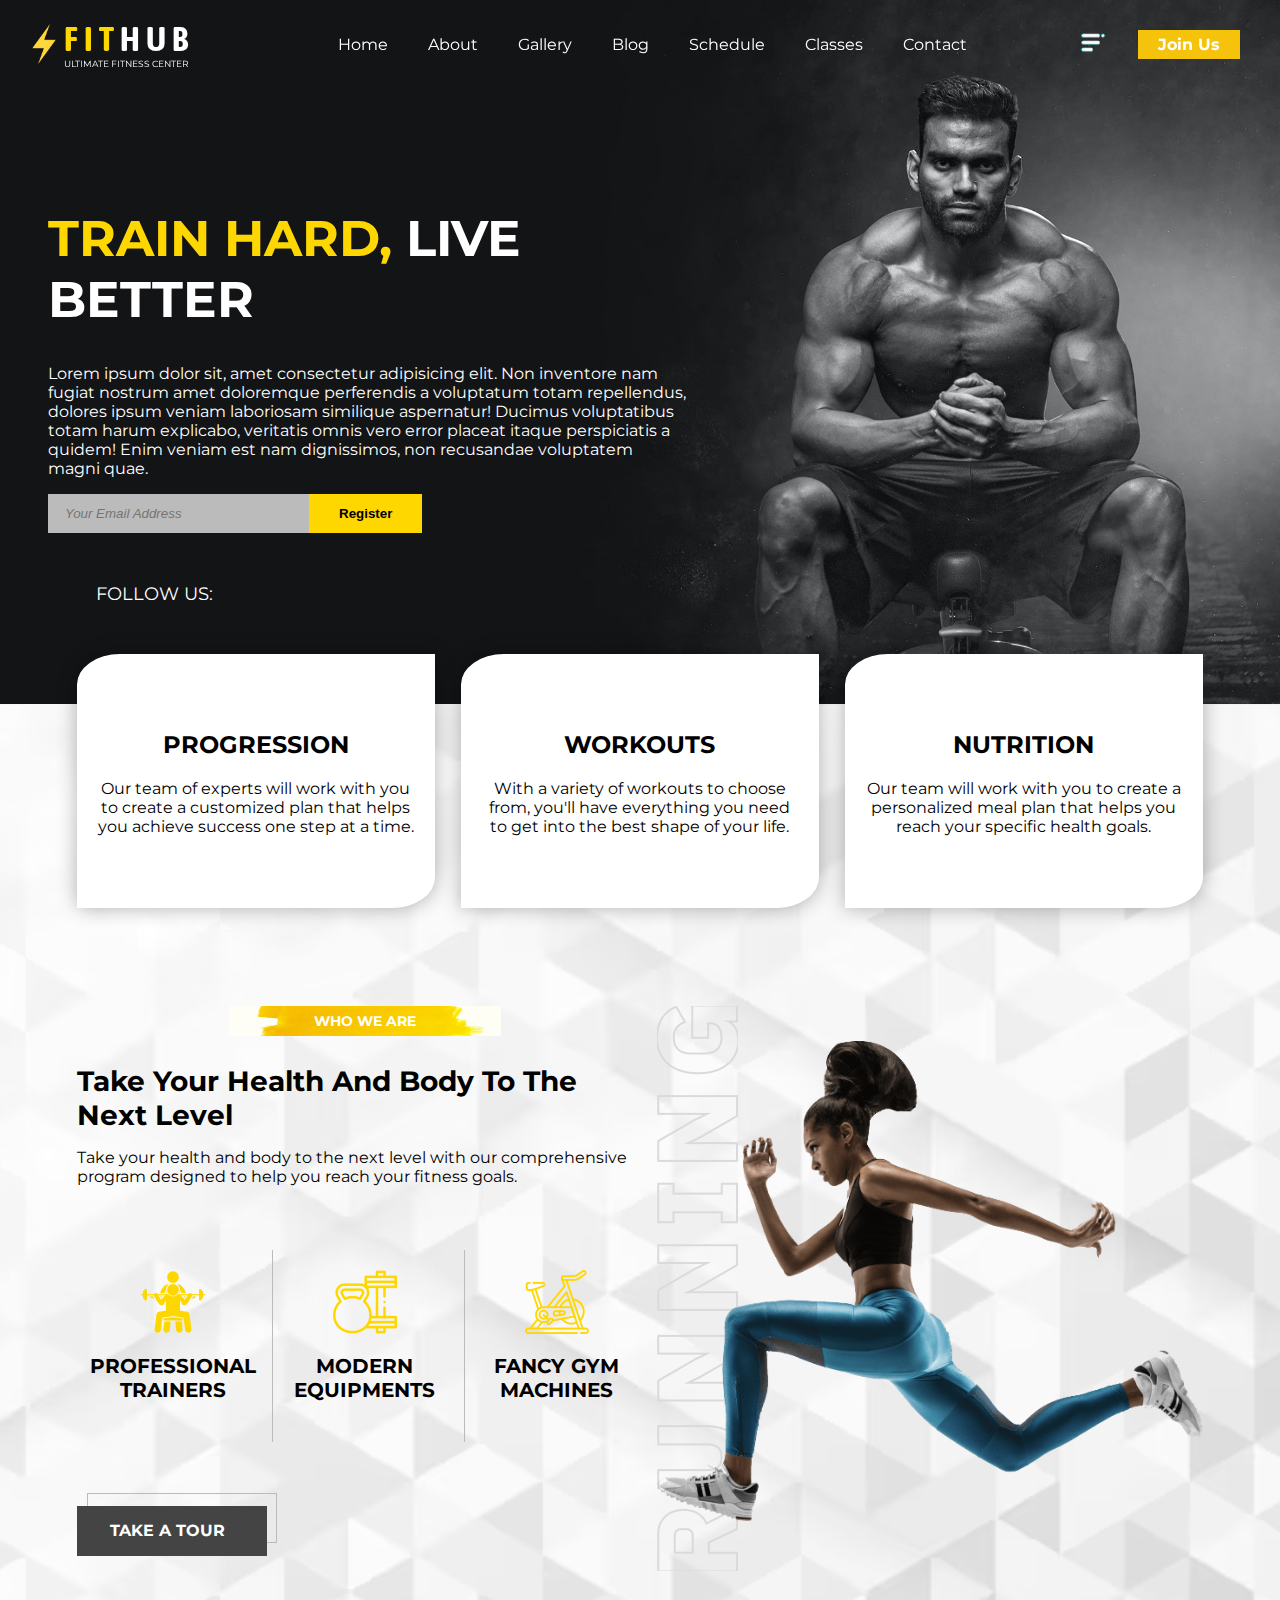
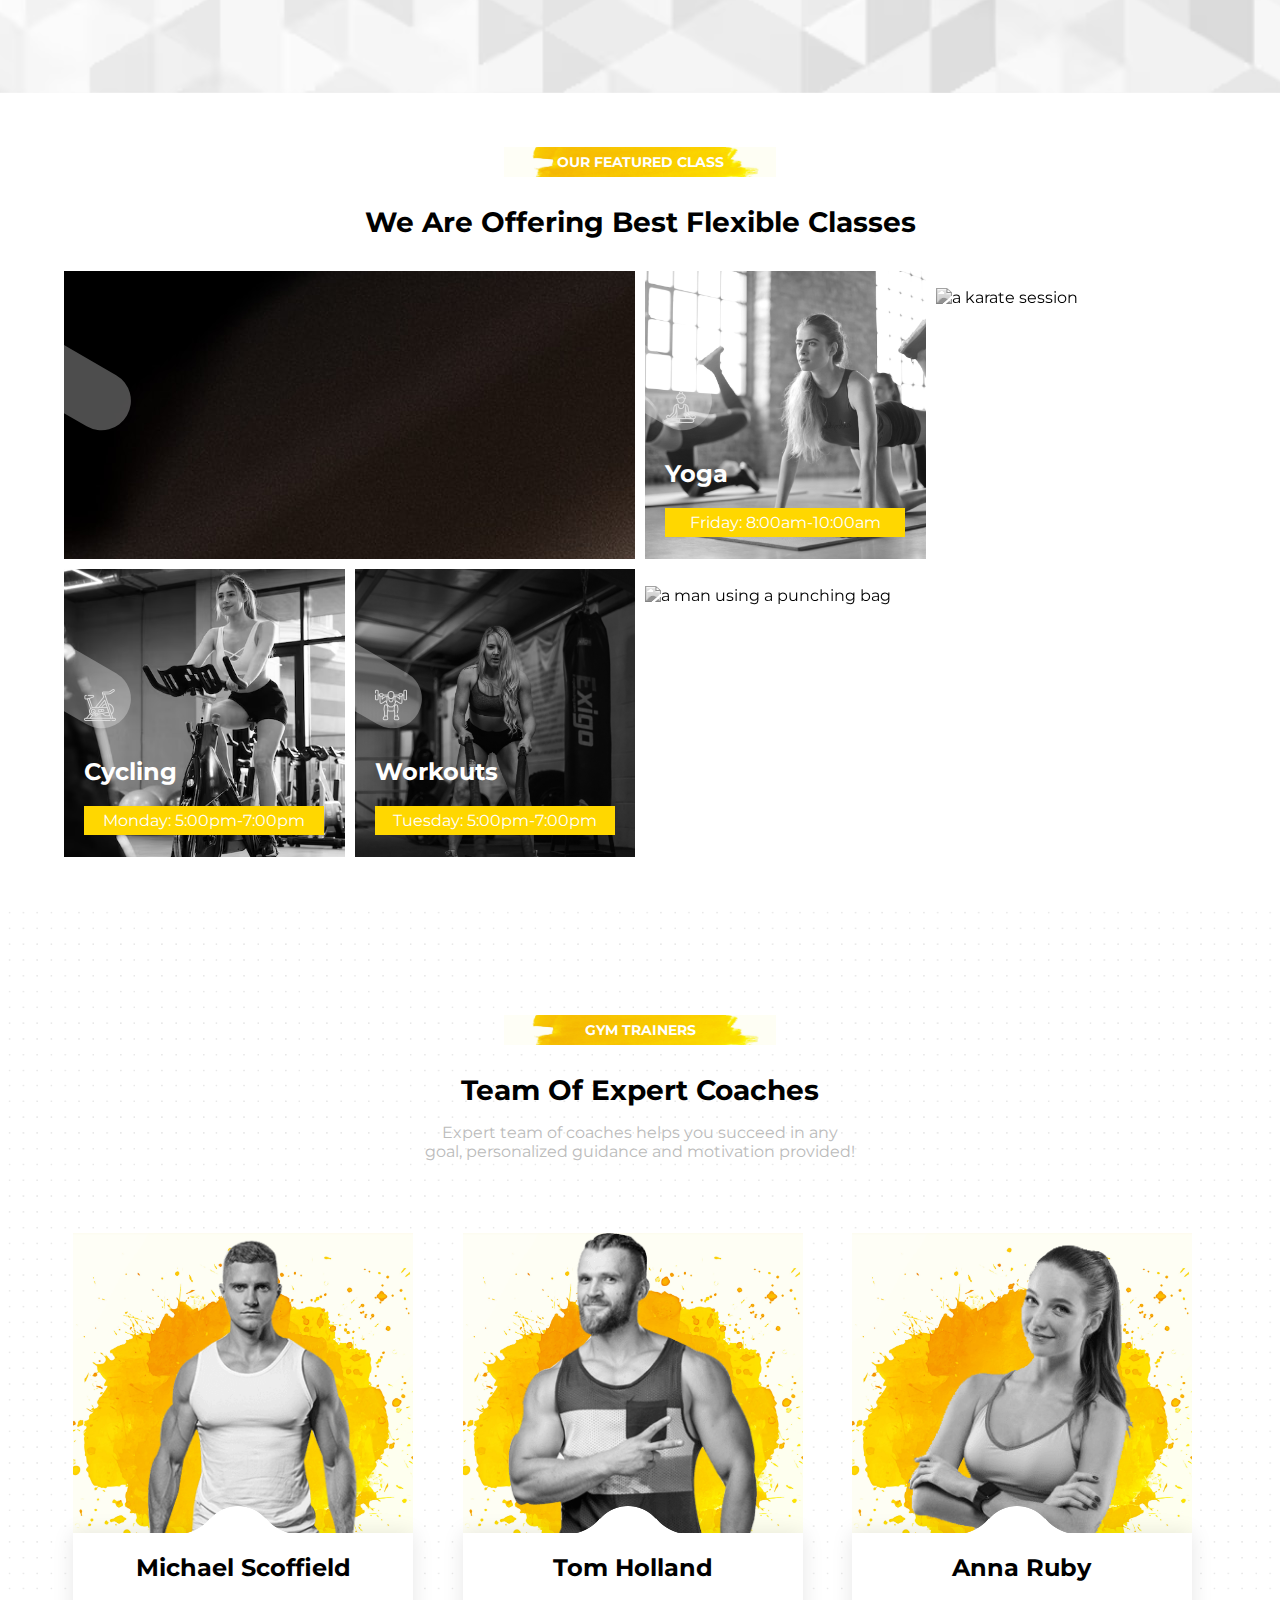
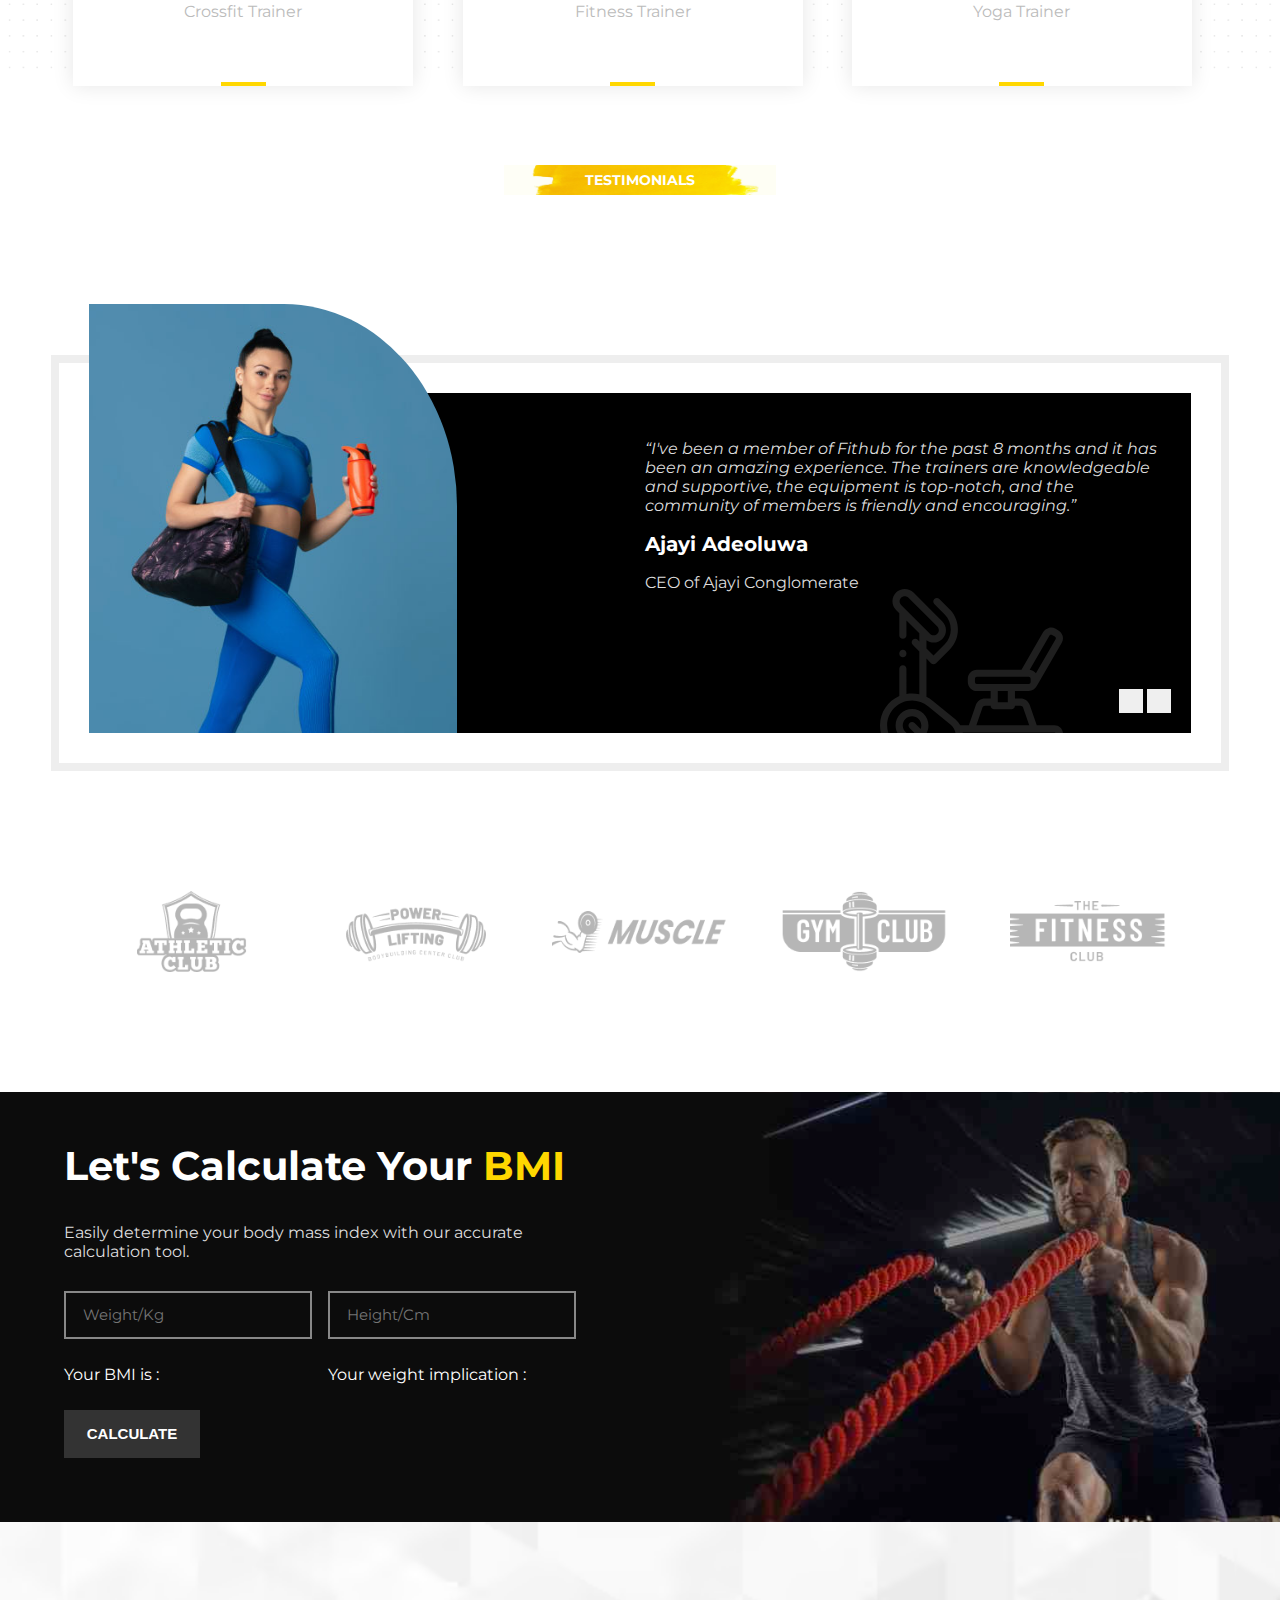
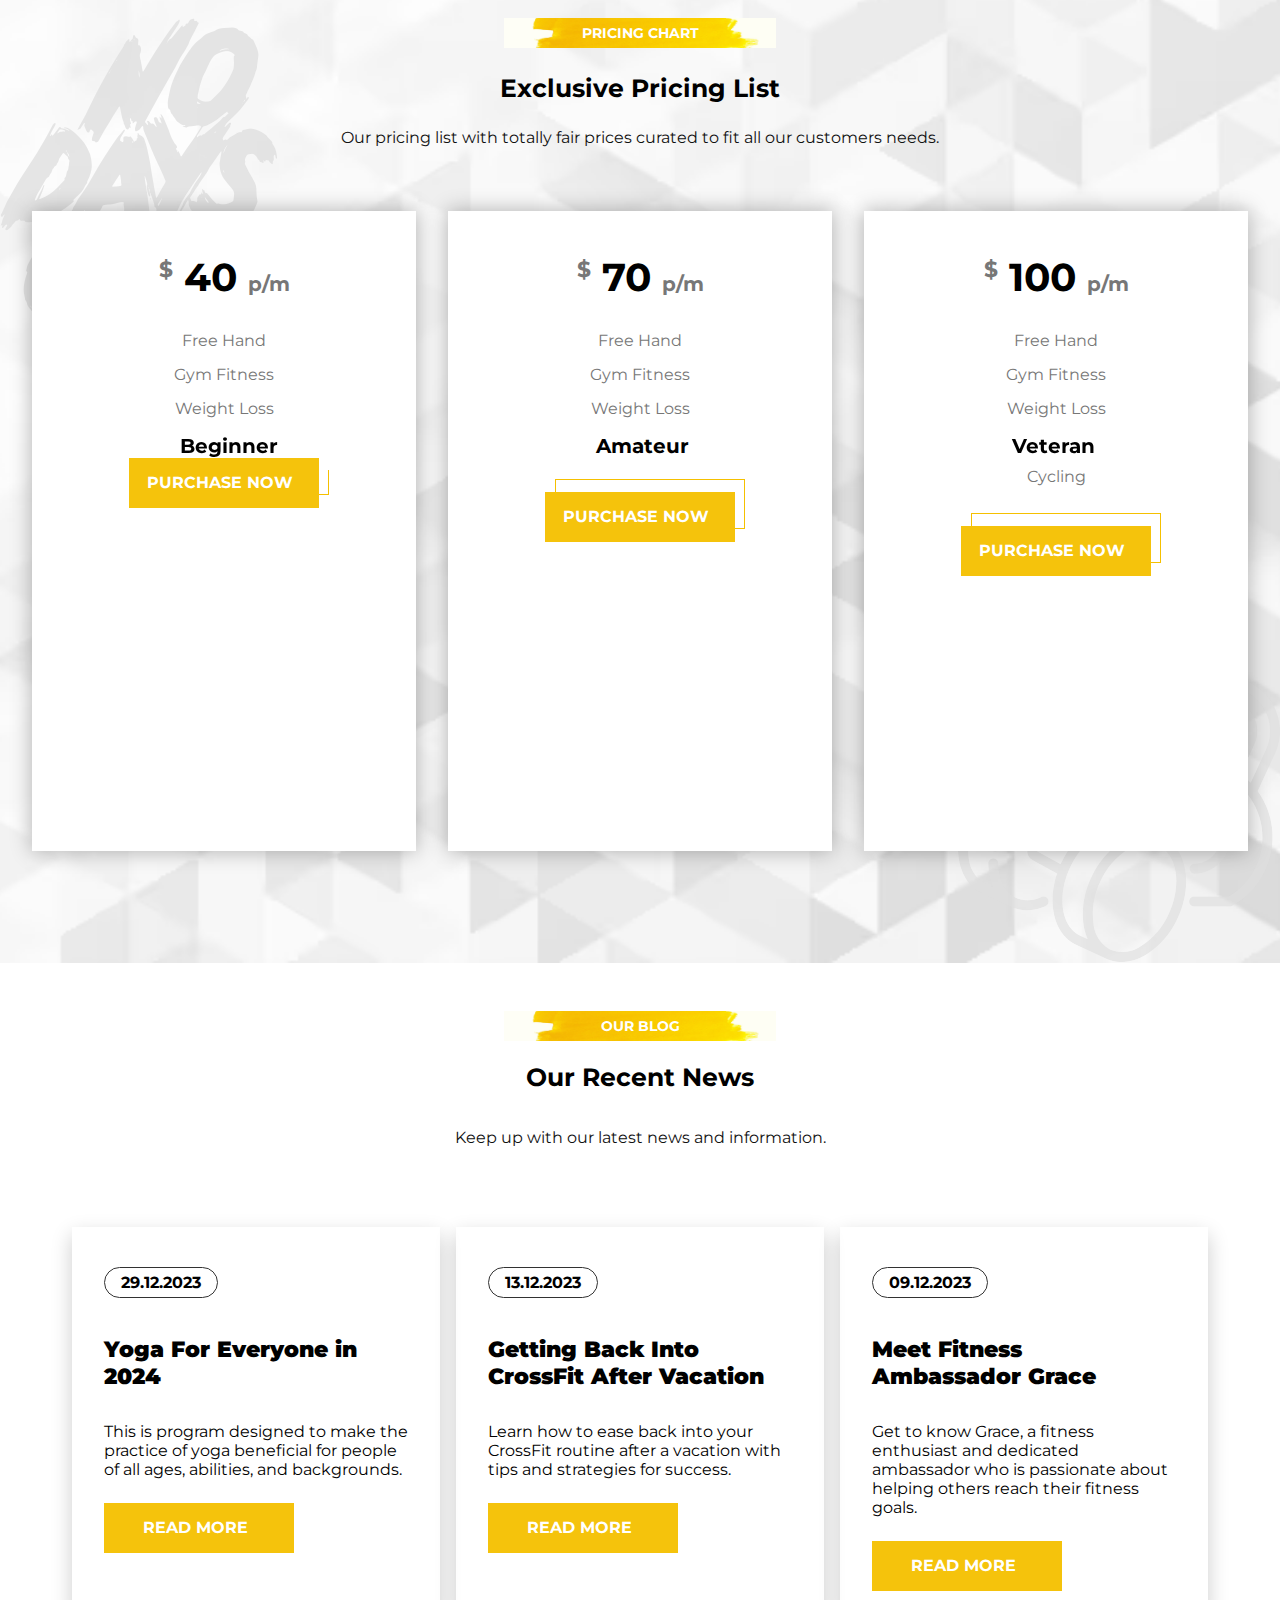
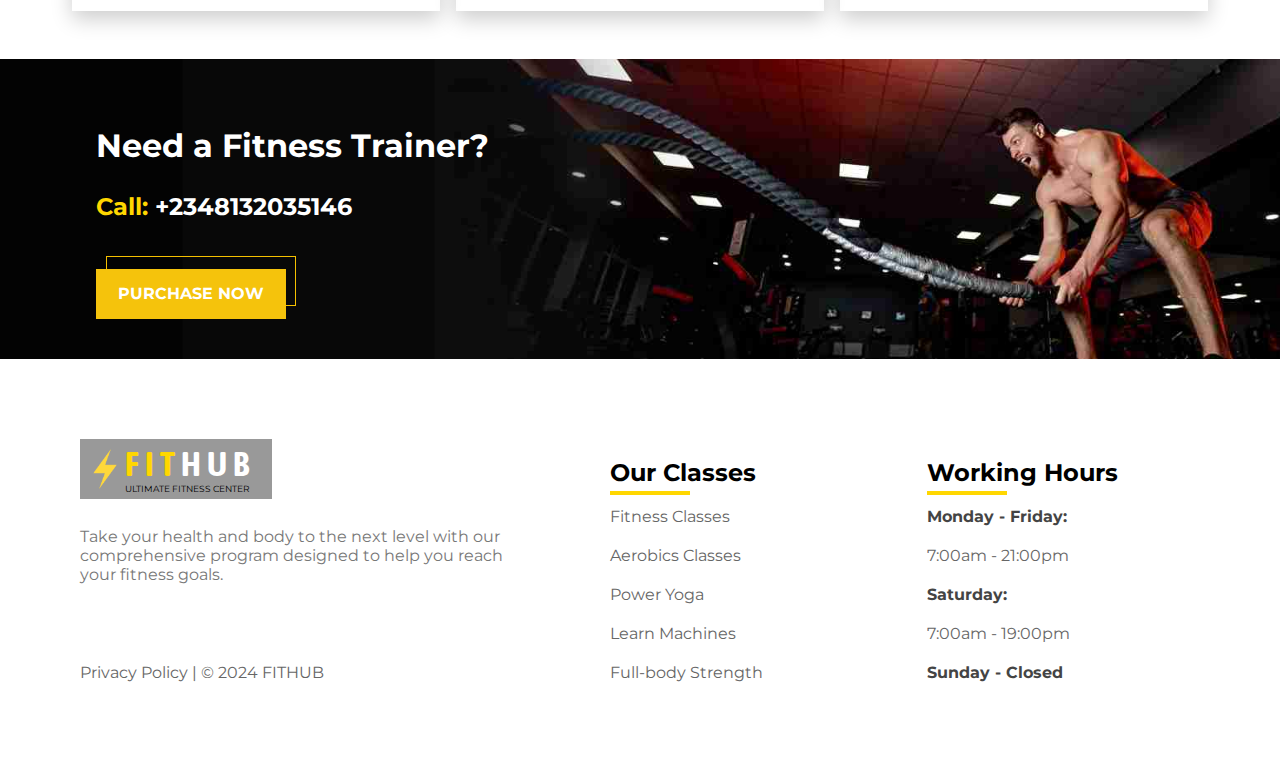
==== commit 57e24e4f: "loading="lazy"" ====
--- a/index.html
+++ b/index.html
@@ -177,7 +177,7 @@
       </div>
       <div class="images-container">
         <div class="begin">
-          <img src="./images/power.jpg" alt="" class="classes">
+          <img src="./images/power.jpg" alt="a man liftinga weight class="classes" loading="lazy">
           <div class="before"></div>
           <img src="./icons/dumbbell.png" alt="" class="img-icon">
           <div class="sub-text">
@@ -186,7 +186,7 @@
           </div>
         </div>
         <div class="class-container">
-          <img src="./images/yoga.jpg" alt="" class="classes">
+          <img src="./images/yoga.jpg" alt="a yoga session" class="classes" loading="lazy">
           <div class="before"></div>
           <img src="./icons/yoga.png" alt="" class="img-icon">
           <div class="sub-text">
@@ -195,7 +195,7 @@
           </div>
         </div>
         <div class="class-container">
-          <img src="./images/karate.jpg" alt="" class="classes">
+          <img src="./images/karate.jpg" alt="a karate session" class="classes" loading="lazy">
           <div class="before"></div>
           <img src="./icons/karate.png" alt="" class="img-icon">
           <div class="sub-text">
@@ -204,7 +204,7 @@
           </div>
         </div>
         <div class="class-container">
-          <img src="./images/stationary.avif" alt="" class="classes">
+          <img src="./images/stationary.avif" alt="a lady riding a stationary bike" class="classes" loading="lazy">
           <div class="before"></div>
           <img src="./icons/stationary-bike.png" alt="" class="img-icon">
           <div class="sub-text">
@@ -213,7 +213,7 @@
           </div>
         </div>
         <div class="class-container">
-          <img src="./images/workouts.jpg" alt="" class="classes">
+          <img src="./images/workouts.jpg" alt="a lady working out" class="classes" loading="lazy">
           <div class="before"></div>
           <img src="./icons/weightlifting.png" alt="" class="img-icon">
           <div class="sub-text">
@@ -222,7 +222,7 @@
           </div>
         </div>
         <div class="end">
-          <img src="./images/martial arts.jpg" alt="" class="classes">
+          <img src="./images/martial arts.jpg" alt="a man using a punching bag" class="classes" loading="lazy">
           <div class="before"></div>
           <img src="./icons/boxer.png" alt="" class="img-icon">
           <div class="sub-text">
@@ -244,7 +244,7 @@
       </div>
       <div class="trainers-container">
         <div class="trainer">
-          <img src="./images/trainer-1.png" alt="a trainer" class="trainer-img">
+          <img src="./images/trainer-1.png" alt="a trainer" class="trainer-img" loading="lazy">
           <div class="trainer-info">
             <img src="./icons/box-top.png" alt="a box top" class="top">
             <i class="fa-solid fa-angle-up"></i>
@@ -259,7 +259,7 @@
           </div>
         </div>
         <div class="trainer">
-          <img src="./images/trainer-2.png" alt="a trainer" class="trainer-img">
+          <img src="./images/trainer-2.png" alt="a trainer" class="trainer-img" loading="lazy">
           <div class="trainer-info">
             <img src="./icons/box-top.png" alt="a box top" class="top">
             <i class="fa-solid fa-angle-up"></i>
@@ -274,7 +274,7 @@
           </div>
         </div>
         <div class="trainer trainer-no3">
-          <img src="./images/trainer-3.png" alt="a trainer" class="trainer-img">
+          <img src="./images/trainer-3.png" alt="a trainer" class="trainer-img" loading="lazy">
           <div class="trainer-info">
             <img src="./icons/box-top.png" alt="a box top" class="top">
             <i class="fa-solid fa-angle-up"></i>
@@ -338,14 +338,14 @@
     </div>
   </section>
   <section class="seventh">
-    <img src="./images/seventh-bg-1.png" alt="" class="seventh-bg-1">
+    <img src="./images/seventh-bg-1.png" alt="no days off background" class="seventh-bg-1">
     <div class="seventh-container">
       <h2 class="head head-bg">PRICING CHART</h2>
       <h3 class="black" style="font-size: 25px; font-weight: bold;">Exclusive Pricing List</h3>
       <p style=" color:#111;">Our pricing list with totally fair prices curated to fit all our customers needs.</p>
       <div class="pricing-container">
         <div class="pricing">
-          <img src="./images/pricing-1.jpg" alt="" class="pricing-img">
+          <img src="./images/pricing-1.jpg" alt=" a beginner" class="pricing-img" loading="lazy">
 
           <div class="price-content ash">
             <h3 class="price black">
@@ -365,7 +365,7 @@
           </div>
         </div>
         <div class="pricing">
-          <img src="./images/pricing-2.jpg" alt="" class="pricing-img">
+          <img src="./images/pricing-2.jpg" alt="an amateur" class="pricing-img" loading="lazy">
           <div class="price-content ash">
             <h3 class="price black">
               <span class="superscript ash">$</span> 70 <span class="subscript ash">p/m</span>
@@ -385,7 +385,7 @@
           </div>
         </div>
         <div class="pricing">
-          <img src="./images/pricing-3.jpg" alt="" class="pricing-img">
+          <img src="./images/pricing-3.jpg" alt="a veteran" class="pricing-img" loading="lazy">
           <div class="price-content ash">
             <h3 class="price black">
               <span class="superscript ash">$</span> 100 <span class="subscript ash">p/m</span>
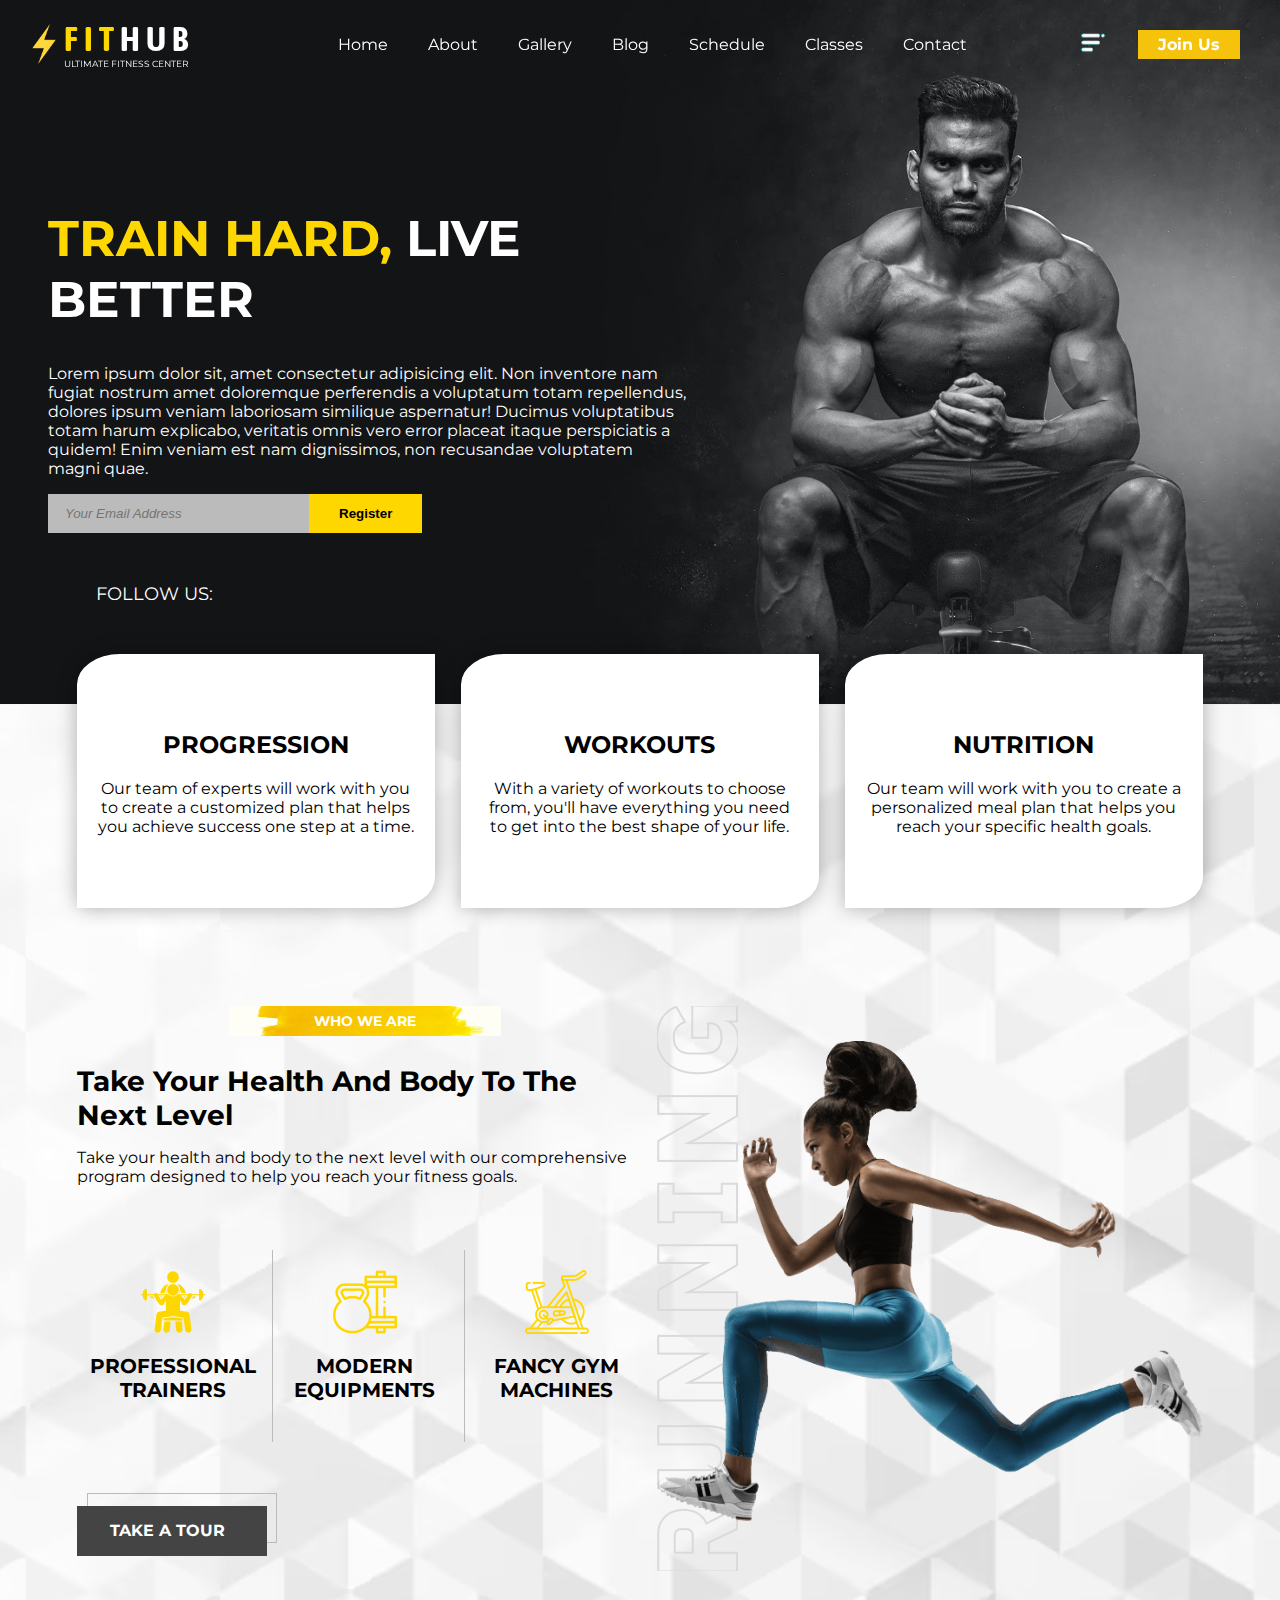
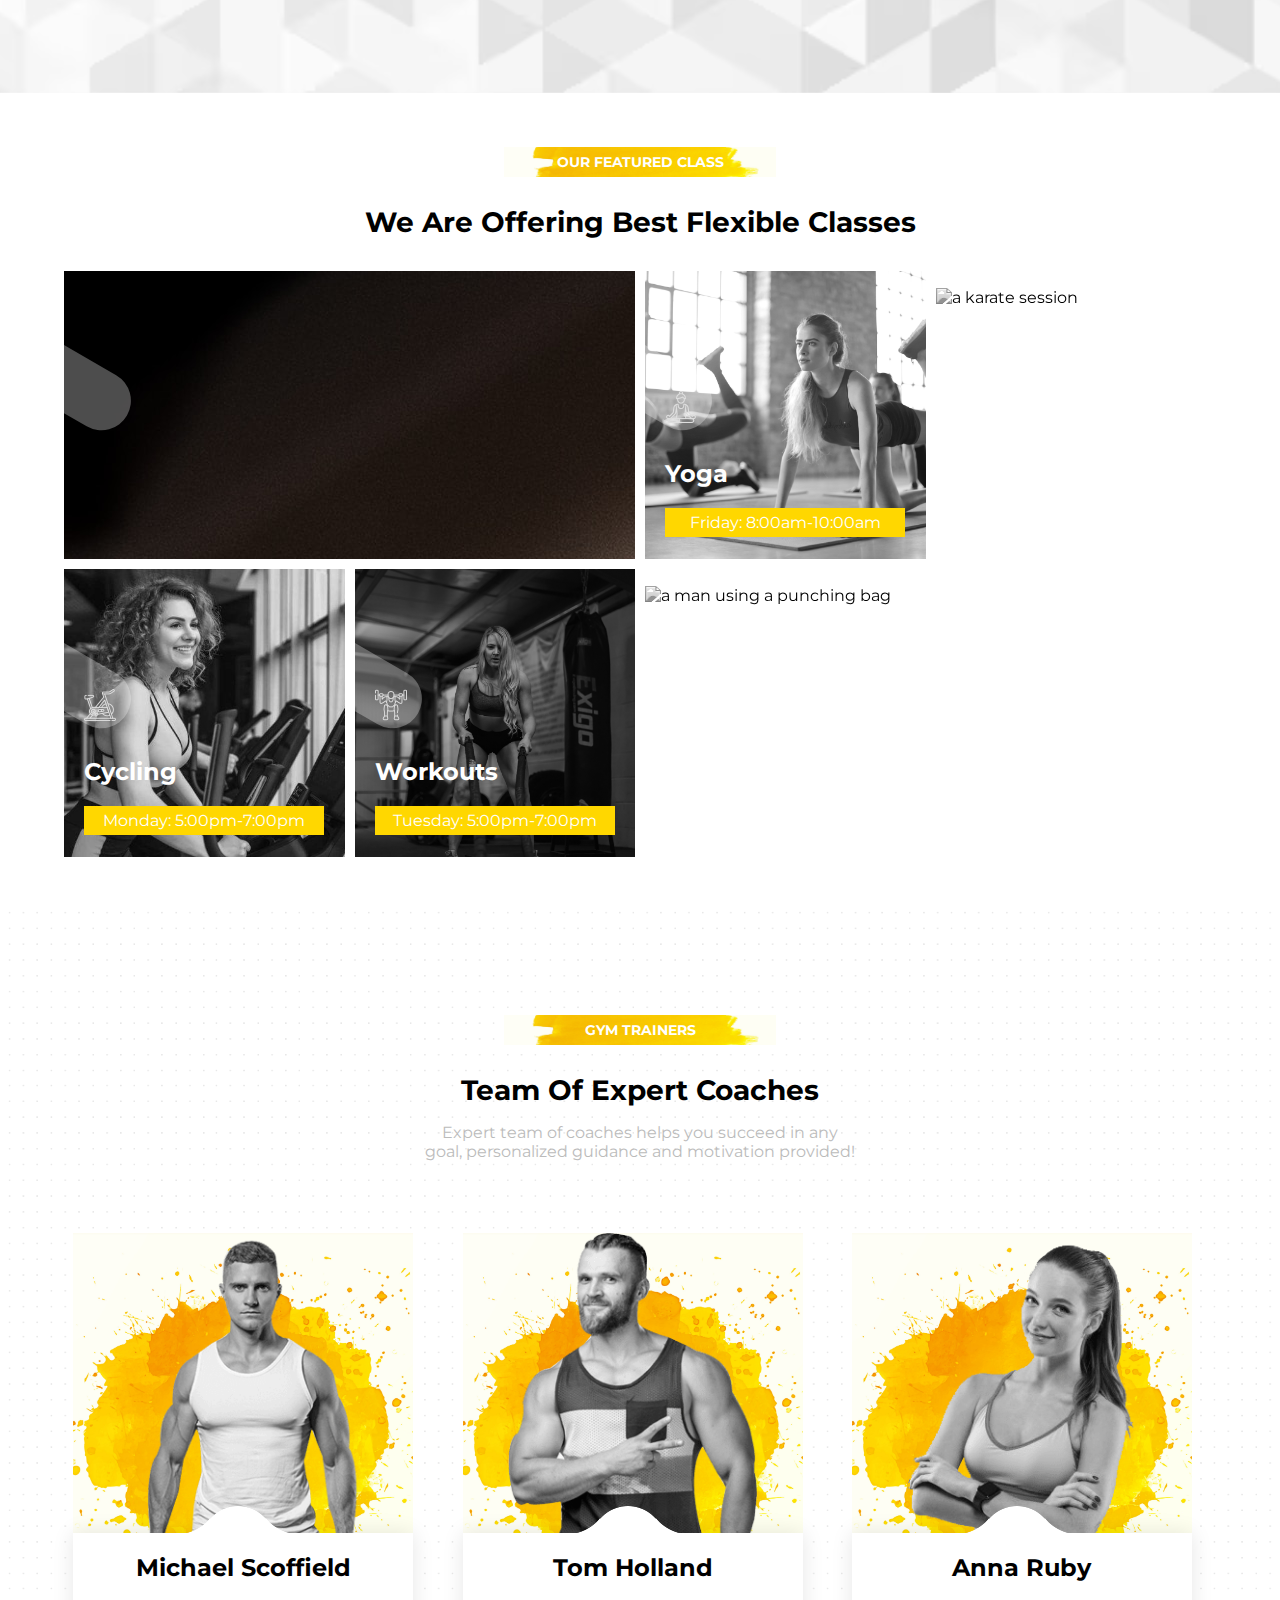
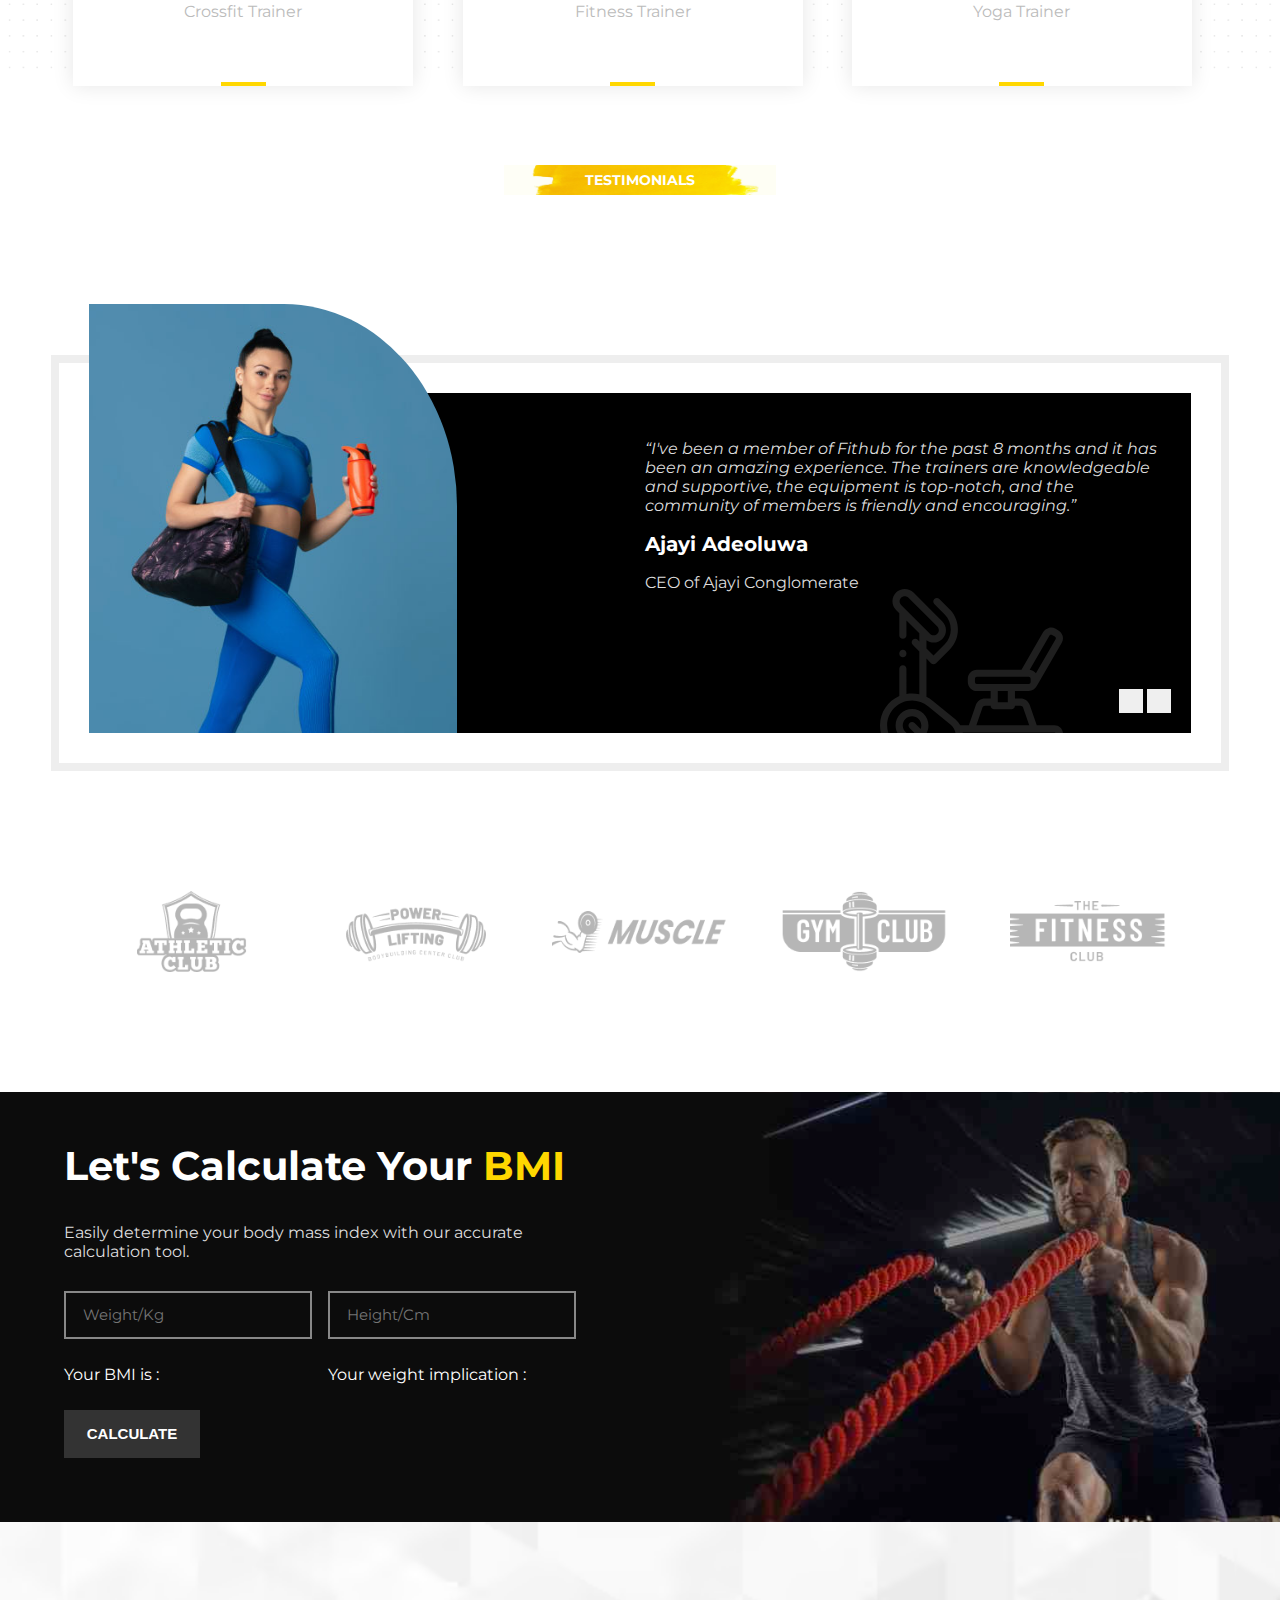
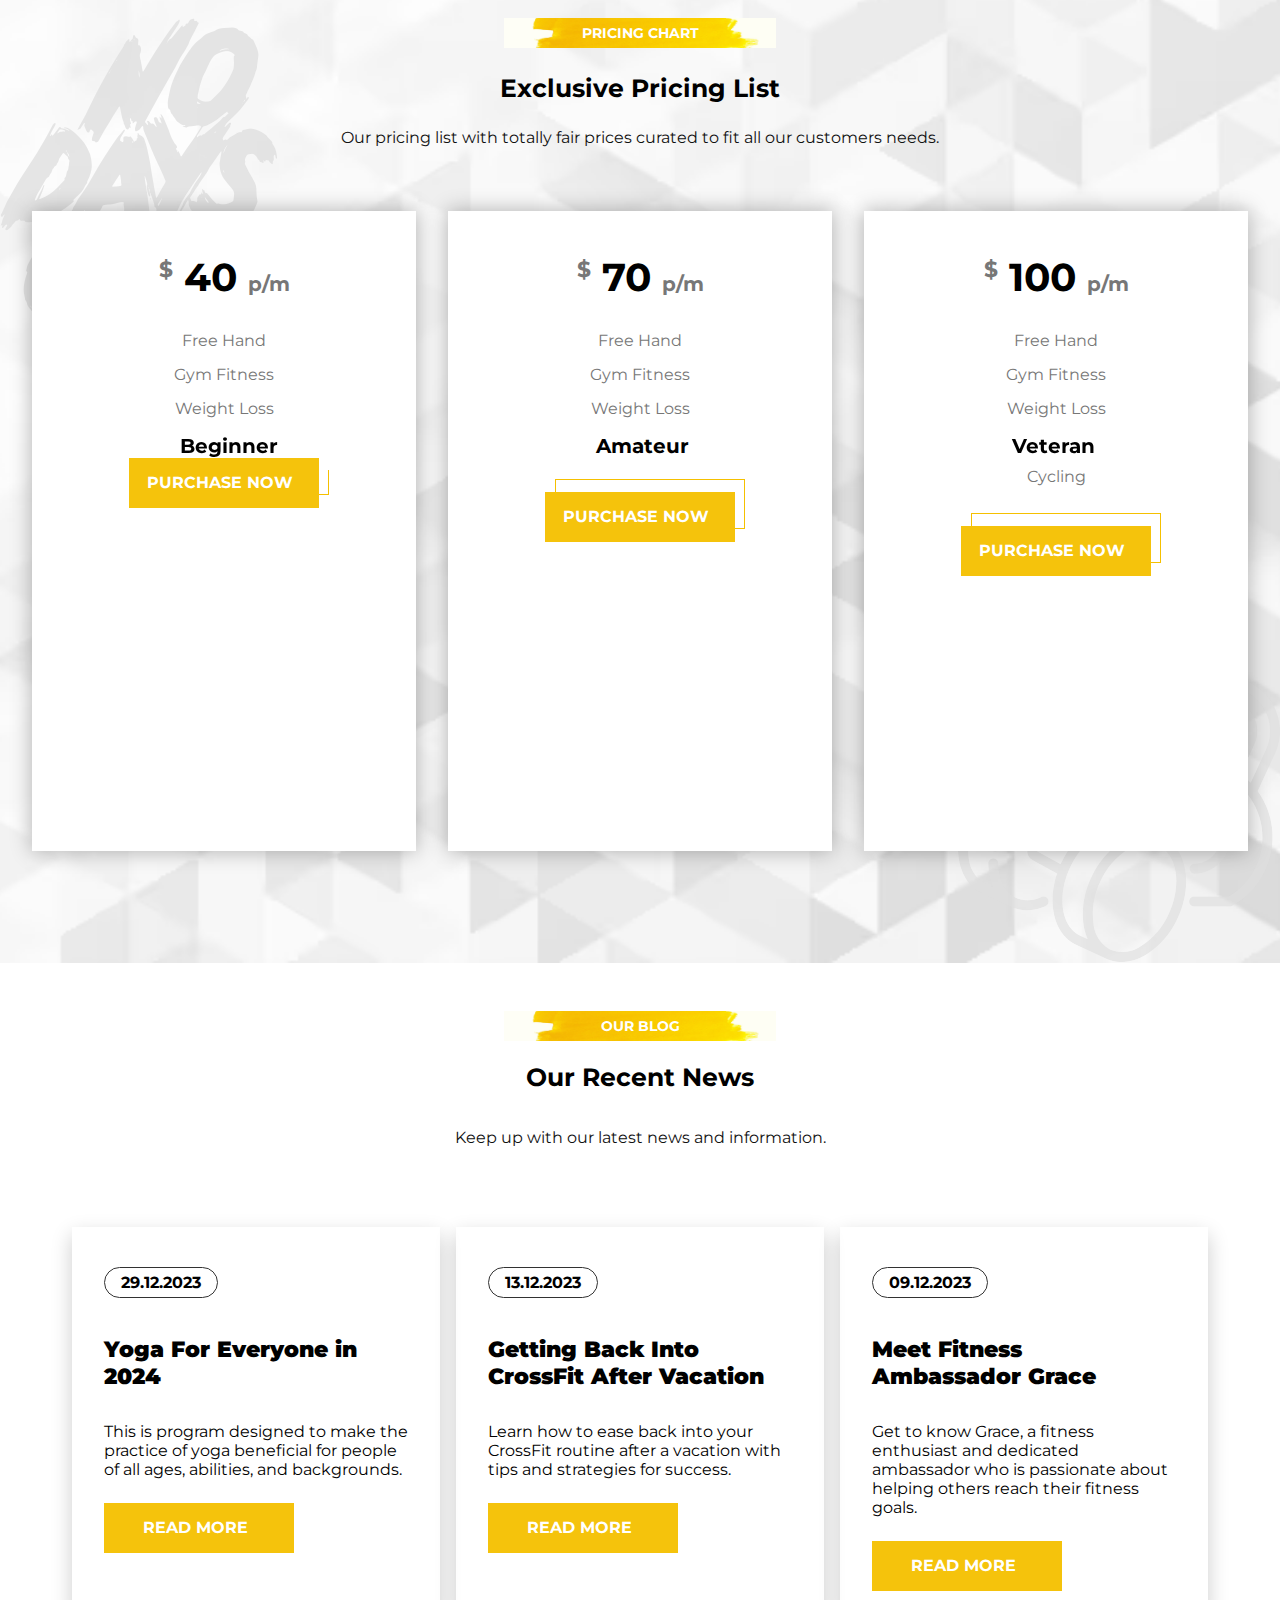
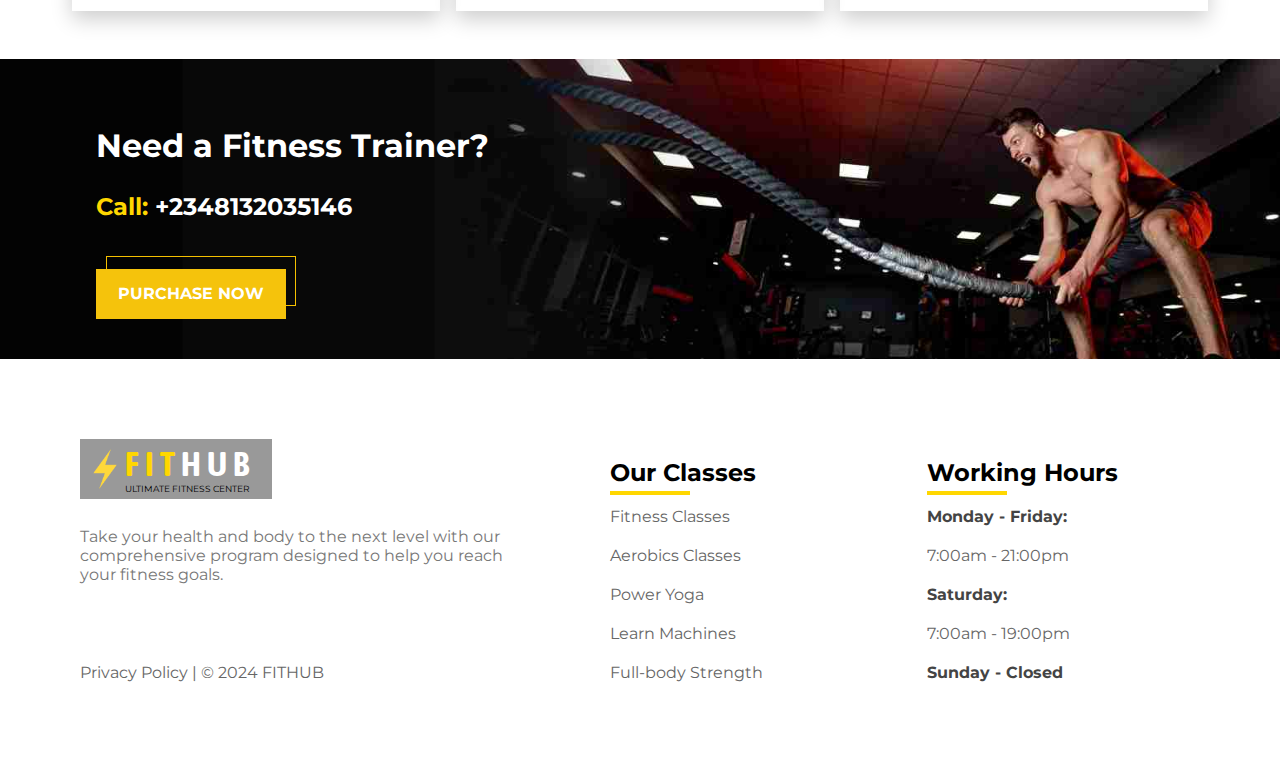
==== commit 1ab07aa9: "changed an image" ====
--- a/index.html
+++ b/index.html
@@ -204,7 +204,7 @@
           </div>
         </div>
         <div class="class-container">
-          <img src="./images/stationary.avif" alt="a lady riding a stationary bike" class="classes" loading="lazy">
+          <img src="./images/class-1.jpg" alt="a lady riding a stationary bike" class="classes" loading="lazy">
           <div class="before"></div>
           <img src="./icons/stationary-bike.png" alt="" class="img-icon">
           <div class="sub-text">
@@ -407,7 +407,7 @@
         </div>
       </div>
     </div>
-    <img src="./images/seventh-bg-2.png" alt="" class="seventh-bg-2">
+    <img src="./images/seventh-bg-2.png" alt="a dumbbell background" class="seventh-bg-2">
   </section>
   <section class="eighth">
     <div class="eighth-container">
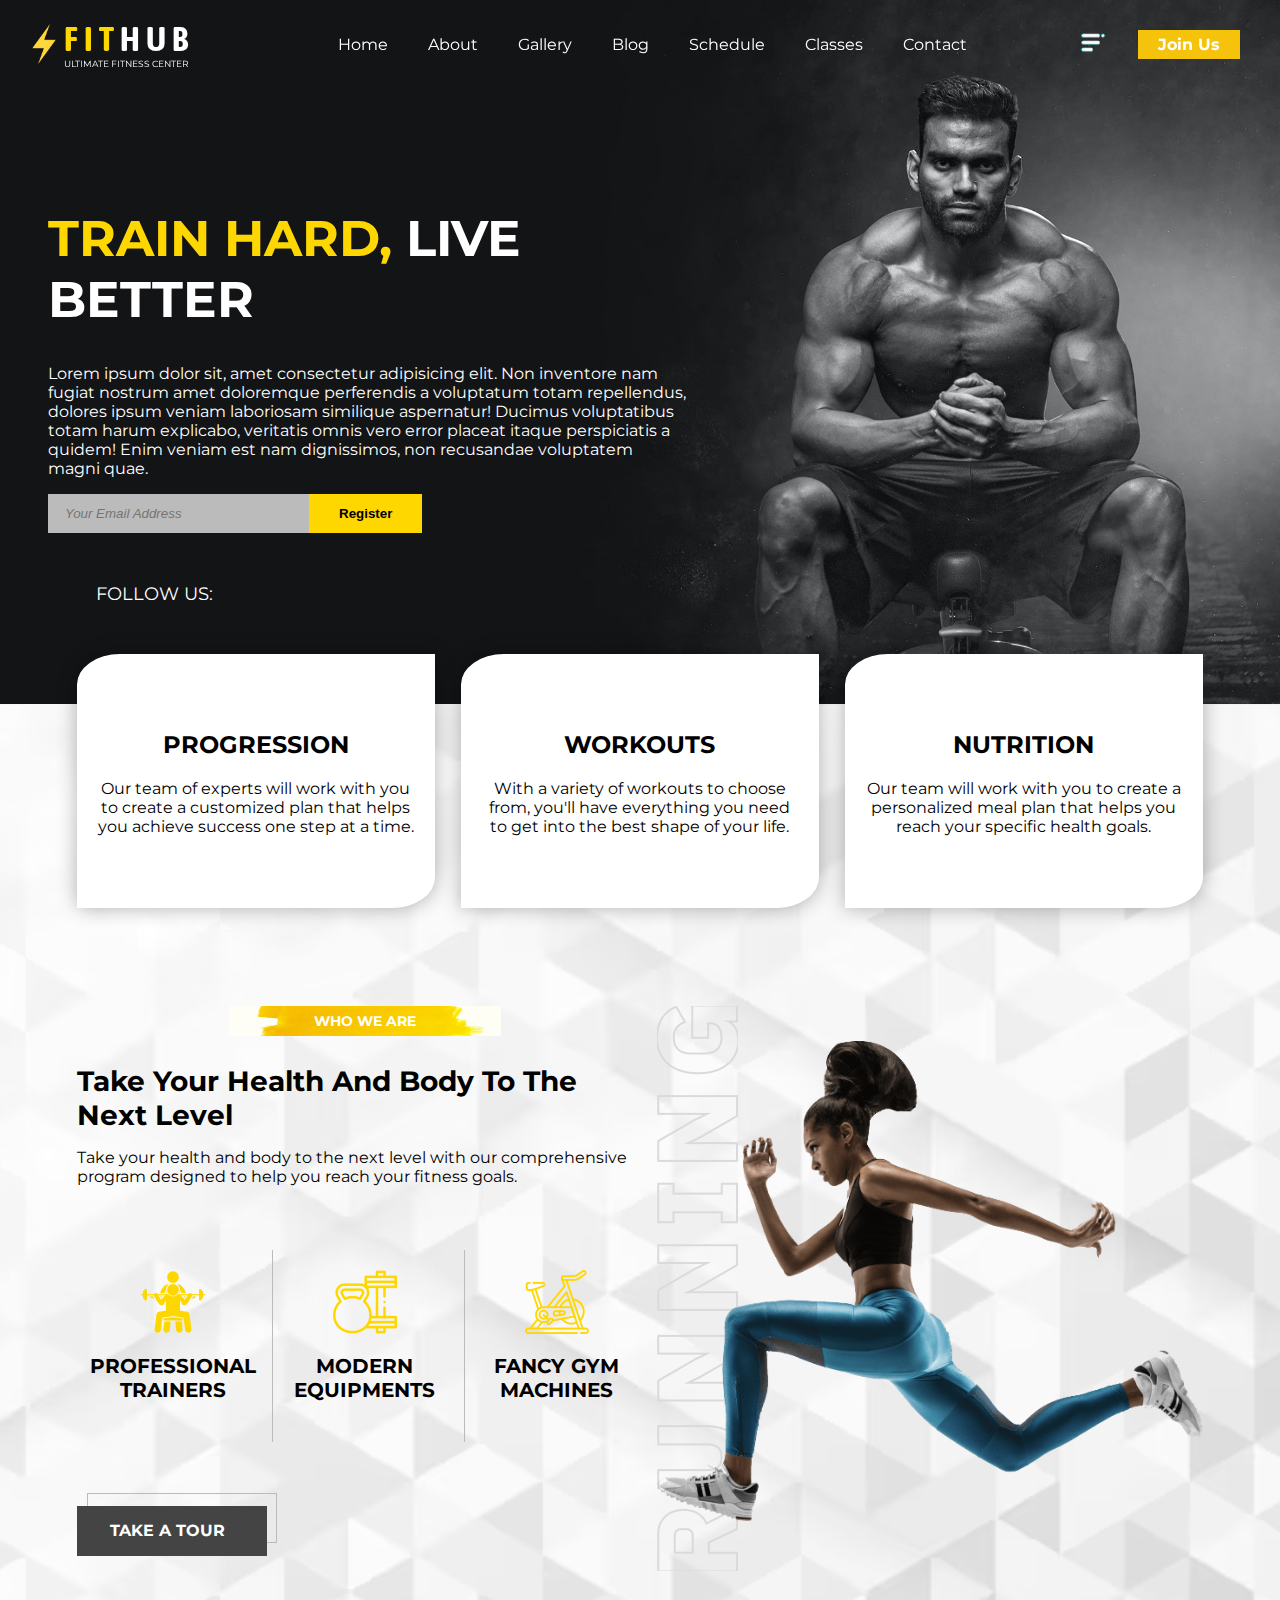
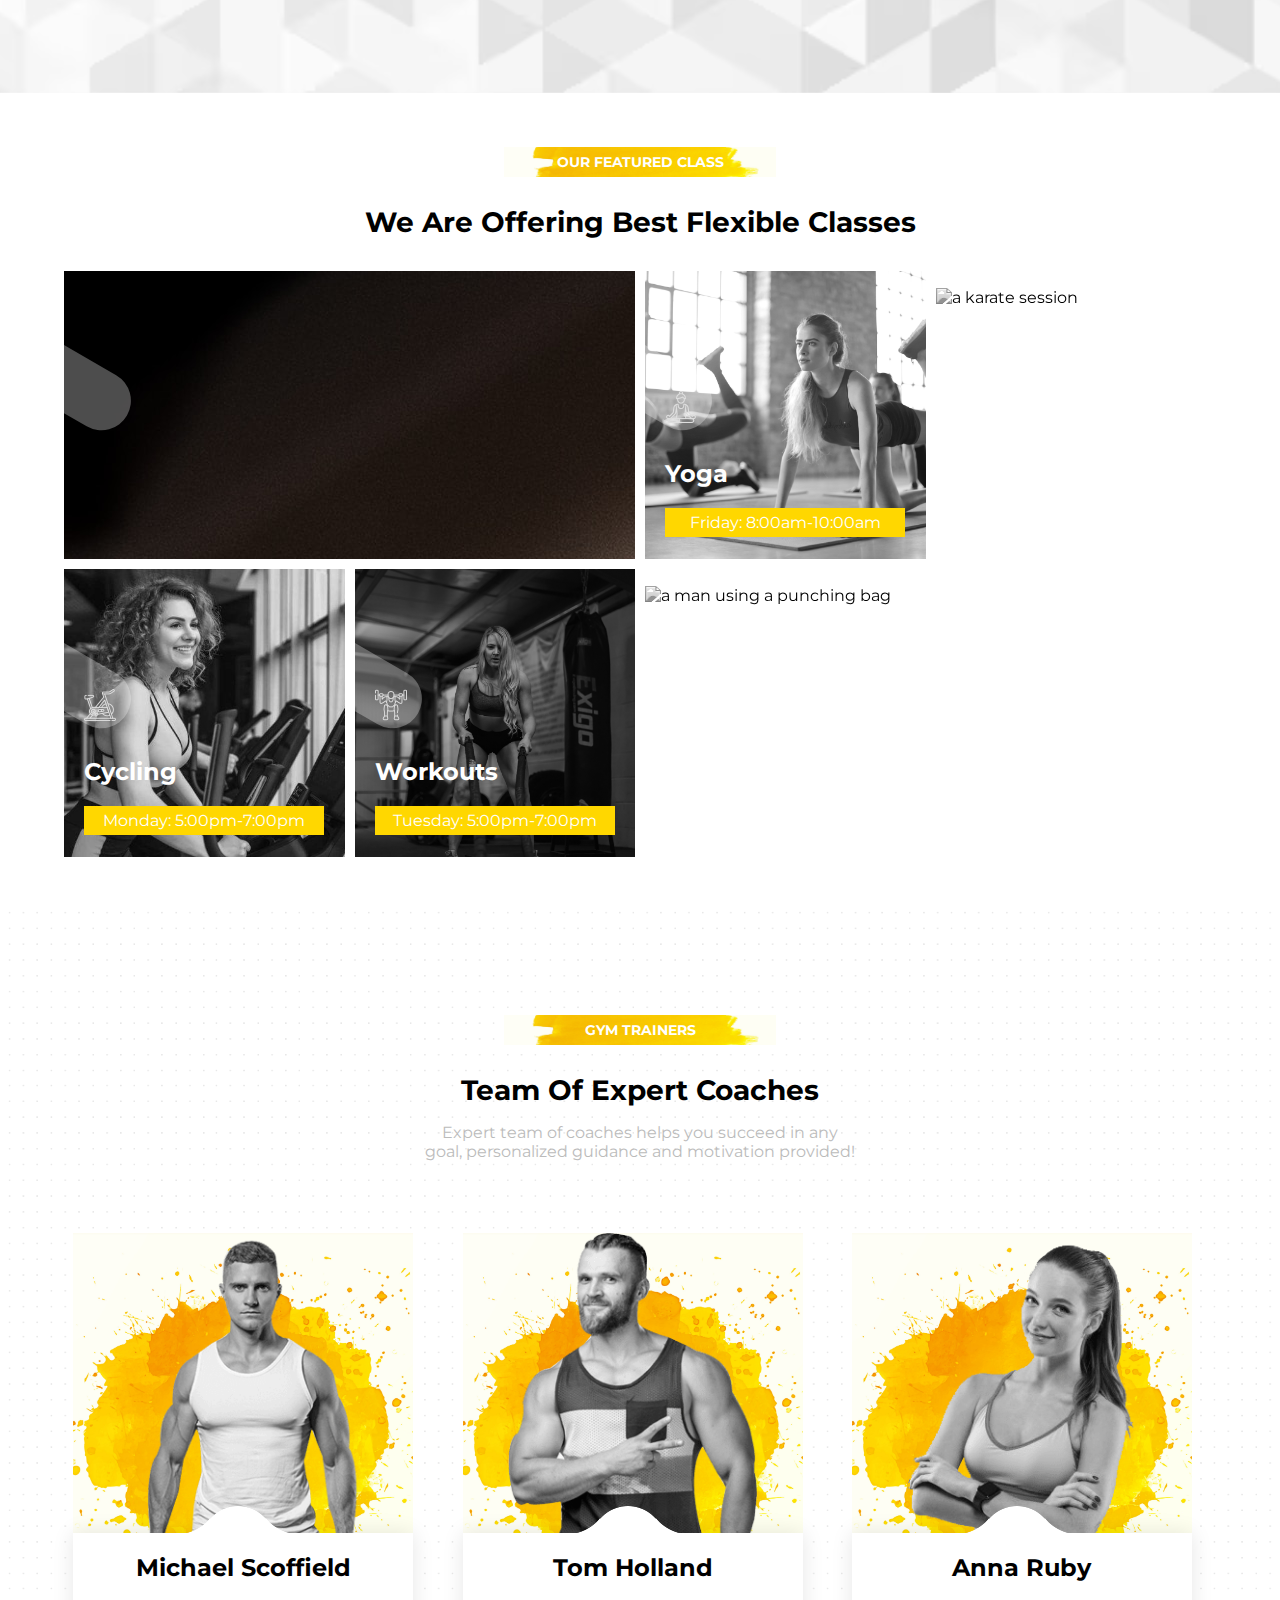
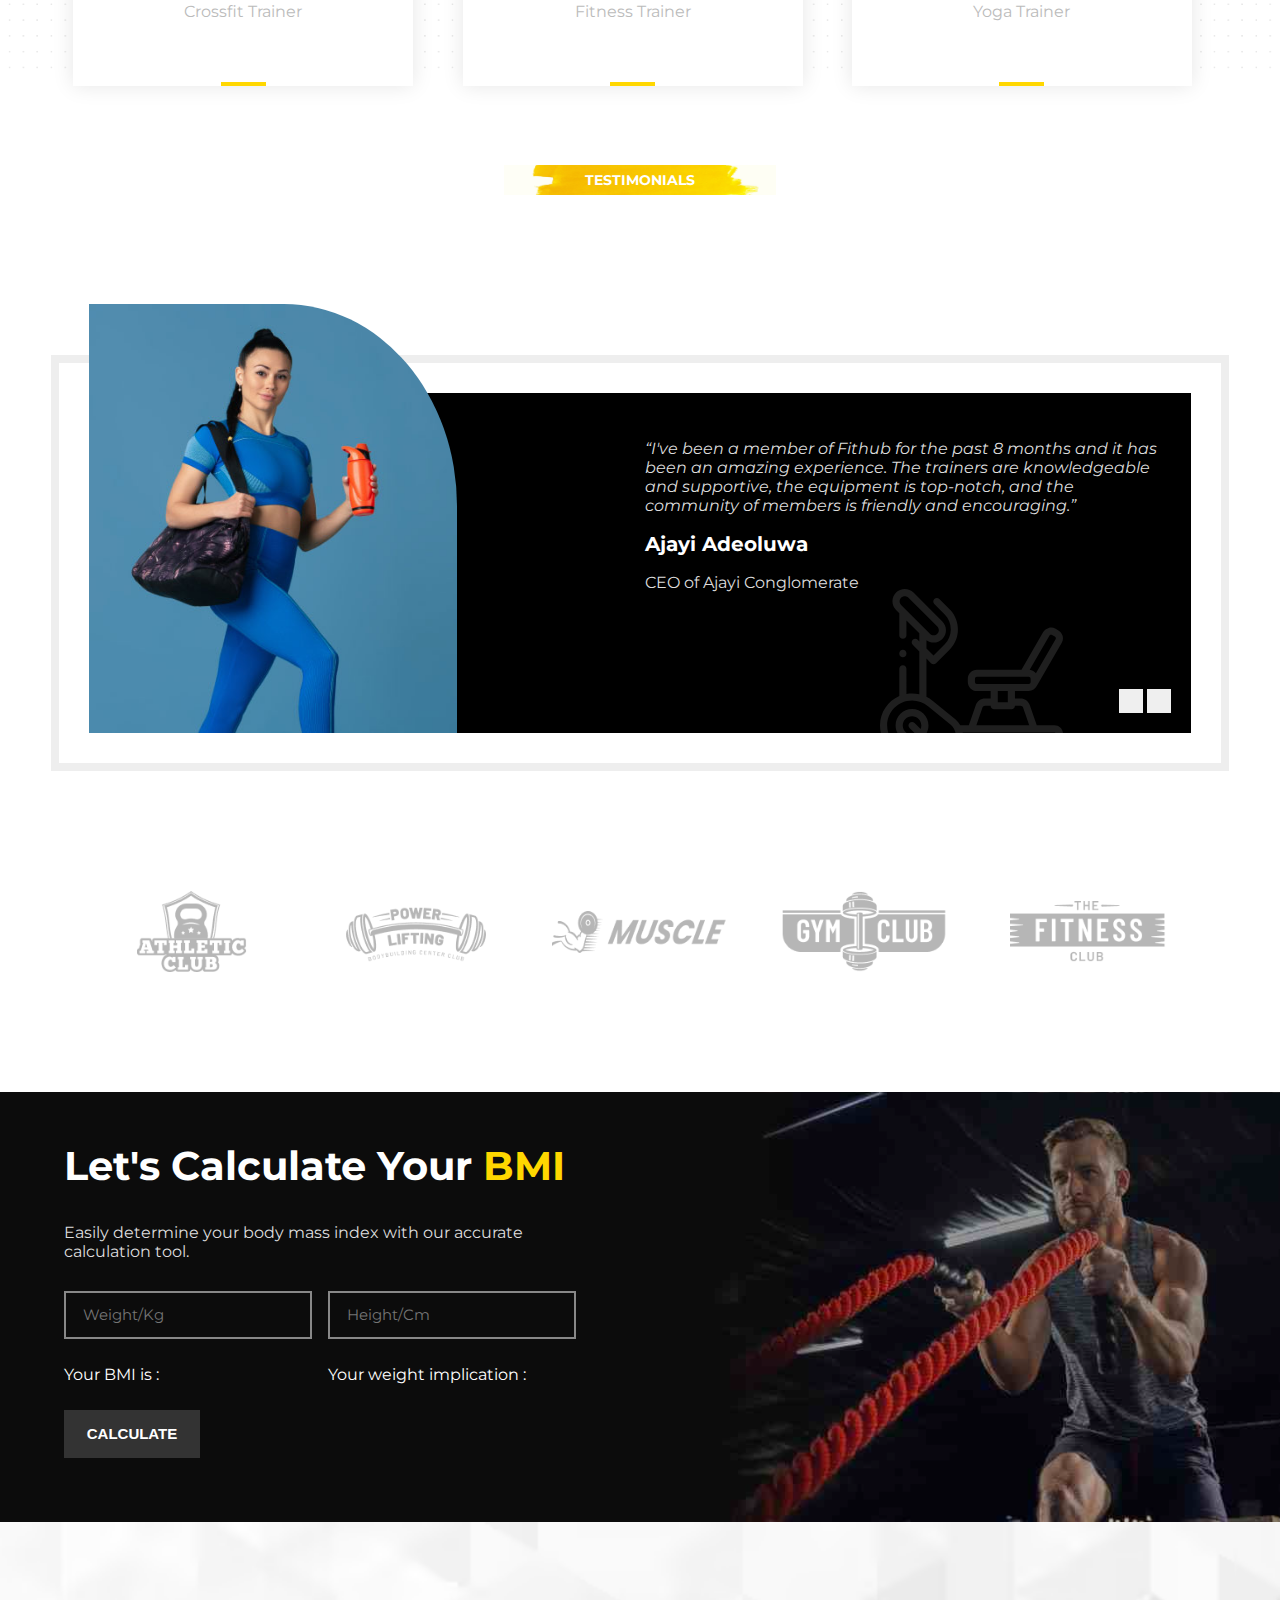
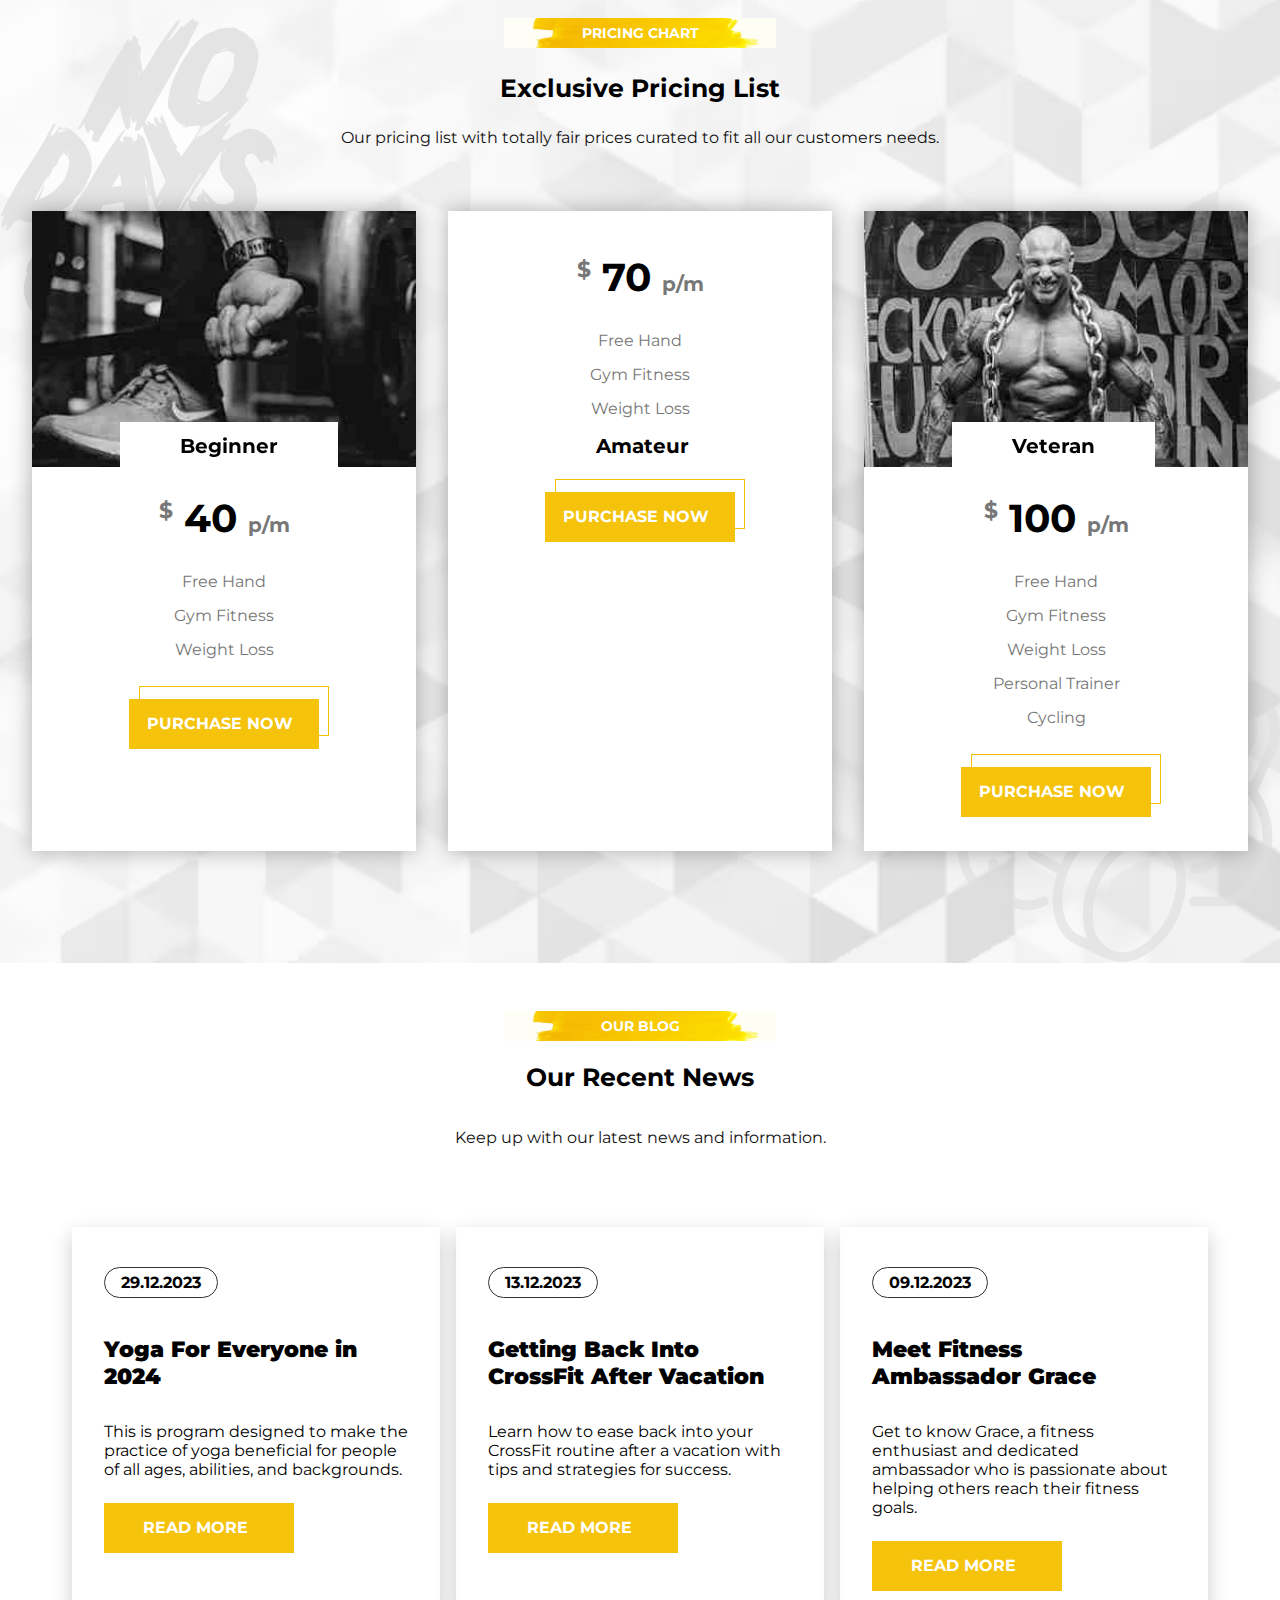
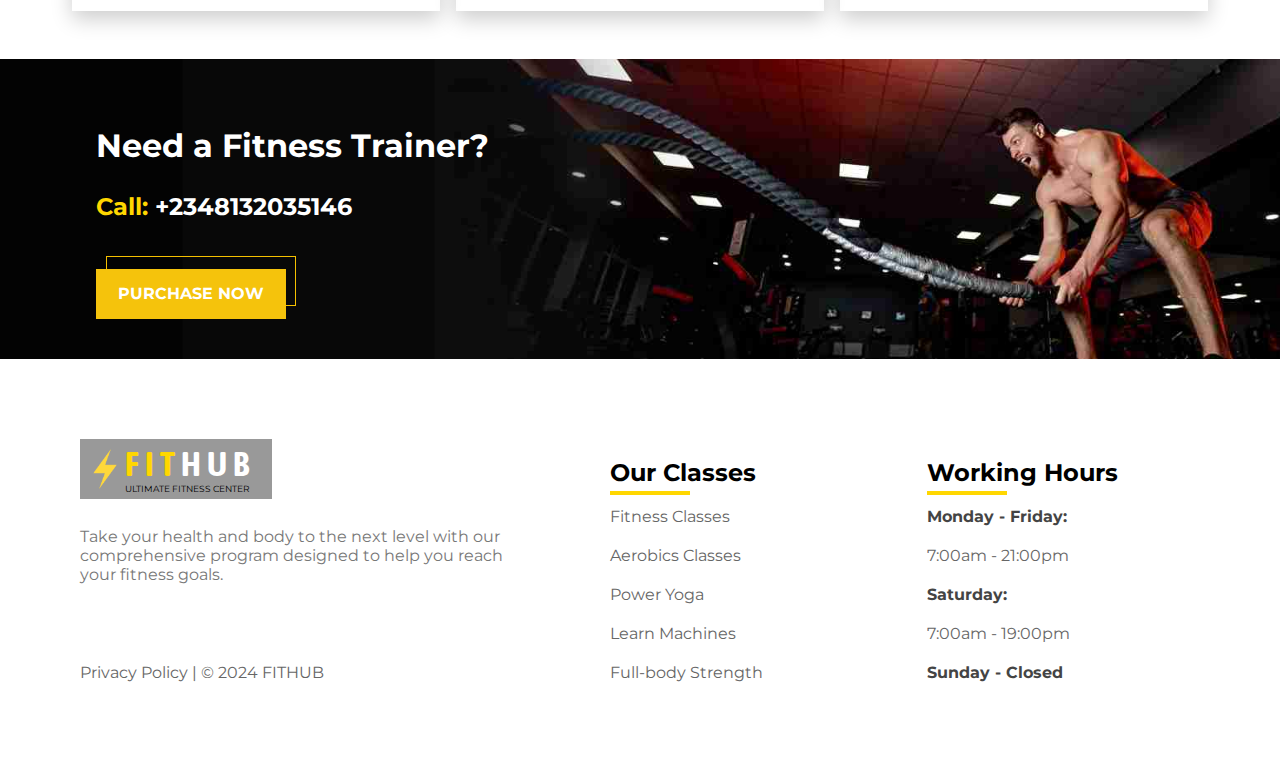
==== commit 1baa8931: "Update index.html" ====
--- a/index.html
+++ b/index.html
@@ -177,7 +177,7 @@
       </div>
       <div class="images-container">
         <div class="begin">
-          <img src="./images/power.jpg" alt="a man liftinga weight class="classes" loading="lazy">
+          <img src="./images/power.jpg" alt="a man liftinga weight class="classes">
           <div class="before"></div>
           <img src="./icons/dumbbell.png" alt="" class="img-icon">
           <div class="sub-text">
@@ -186,7 +186,7 @@
           </div>
         </div>
         <div class="class-container">
-          <img src="./images/yoga.jpg" alt="a yoga session" class="classes" loading="lazy">
+          <img src="./images/yoga.jpg" alt="a yoga session" class="classes">
           <div class="before"></div>
           <img src="./icons/yoga.png" alt="" class="img-icon">
           <div class="sub-text">
@@ -195,7 +195,7 @@
           </div>
         </div>
         <div class="class-container">
-          <img src="./images/karate.jpg" alt="a karate session" class="classes" loading="lazy">
+          <img src="./images/karate.jpg" alt="a karate session" class="classes">
           <div class="before"></div>
           <img src="./icons/karate.png" alt="" class="img-icon">
           <div class="sub-text">
@@ -204,7 +204,7 @@
           </div>
         </div>
         <div class="class-container">
-          <img src="./images/class-1.jpg" alt="a lady riding a stationary bike" class="classes" loading="lazy">
+          <img src="./images/class-1.jpg" alt="a lady riding a stationary bike" class="classes">
           <div class="before"></div>
           <img src="./icons/stationary-bike.png" alt="" class="img-icon">
           <div class="sub-text">
@@ -213,7 +213,7 @@
           </div>
         </div>
         <div class="class-container">
-          <img src="./images/workouts.jpg" alt="a lady working out" class="classes" loading="lazy">
+          <img src="./images/workouts.jpg" alt="a lady working out" class="classes">
           <div class="before"></div>
           <img src="./icons/weightlifting.png" alt="" class="img-icon">
           <div class="sub-text">
@@ -222,7 +222,7 @@
           </div>
         </div>
         <div class="end">
-          <img src="./images/martial arts.jpg" alt="a man using a punching bag" class="classes" loading="lazy">
+          <img src="./images/martial arts.jpg" alt="a man using a punching bag" class="classes">
           <div class="before"></div>
           <img src="./icons/boxer.png" alt="" class="img-icon">
           <div class="sub-text">
@@ -244,7 +244,7 @@
       </div>
       <div class="trainers-container">
         <div class="trainer">
-          <img src="./images/trainer-1.png" alt="a trainer" class="trainer-img" loading="lazy">
+          <img src="./images/trainer-1.png" alt="a trainer" class="trainer-img">
           <div class="trainer-info">
             <img src="./icons/box-top.png" alt="a box top" class="top">
             <i class="fa-solid fa-angle-up"></i>
@@ -259,7 +259,7 @@
           </div>
         </div>
         <div class="trainer">
-          <img src="./images/trainer-2.png" alt="a trainer" class="trainer-img" loading="lazy">
+          <img src="./images/trainer-2.png" alt="a trainer" class="trainer-img">
           <div class="trainer-info">
             <img src="./icons/box-top.png" alt="a box top" class="top">
             <i class="fa-solid fa-angle-up"></i>
@@ -274,7 +274,7 @@
           </div>
         </div>
         <div class="trainer trainer-no3">
-          <img src="./images/trainer-3.png" alt="a trainer" class="trainer-img" loading="lazy">
+          <img src="./images/trainer-3.png" alt="a trainer" class="trainer-img">
           <div class="trainer-info">
             <img src="./icons/box-top.png" alt="a box top" class="top">
             <i class="fa-solid fa-angle-up"></i>
@@ -345,7 +345,7 @@
       <p style=" color:#111;">Our pricing list with totally fair prices curated to fit all our customers needs.</p>
       <div class="pricing-container">
         <div class="pricing">
-          <img src="./images/pricing-1.jpg" alt=" a beginner" class="pricing-img" loading="lazy">
+          <img src="./images/pricing-1.jpg" alt=" a beginner" class="pricing-img">
 
           <div class="price-content ash">
             <h3 class="price black">
@@ -385,7 +385,7 @@
           </div>
         </div>
         <div class="pricing">
-          <img src="./images/pricing-3.jpg" alt="a veteran" class="pricing-img" loading="lazy">
+          <img src="./images/pricing-3.jpg" alt="a veteran" class="pricing-img">
           <div class="price-content ash">
             <h3 class="price black">
               <span class="superscript ash">$</span> 100 <span class="subscript ash">p/m</span>
@@ -494,4 +494,4 @@
   <script src="index.js"></script>
 </body>
 
-</html>+</html>
